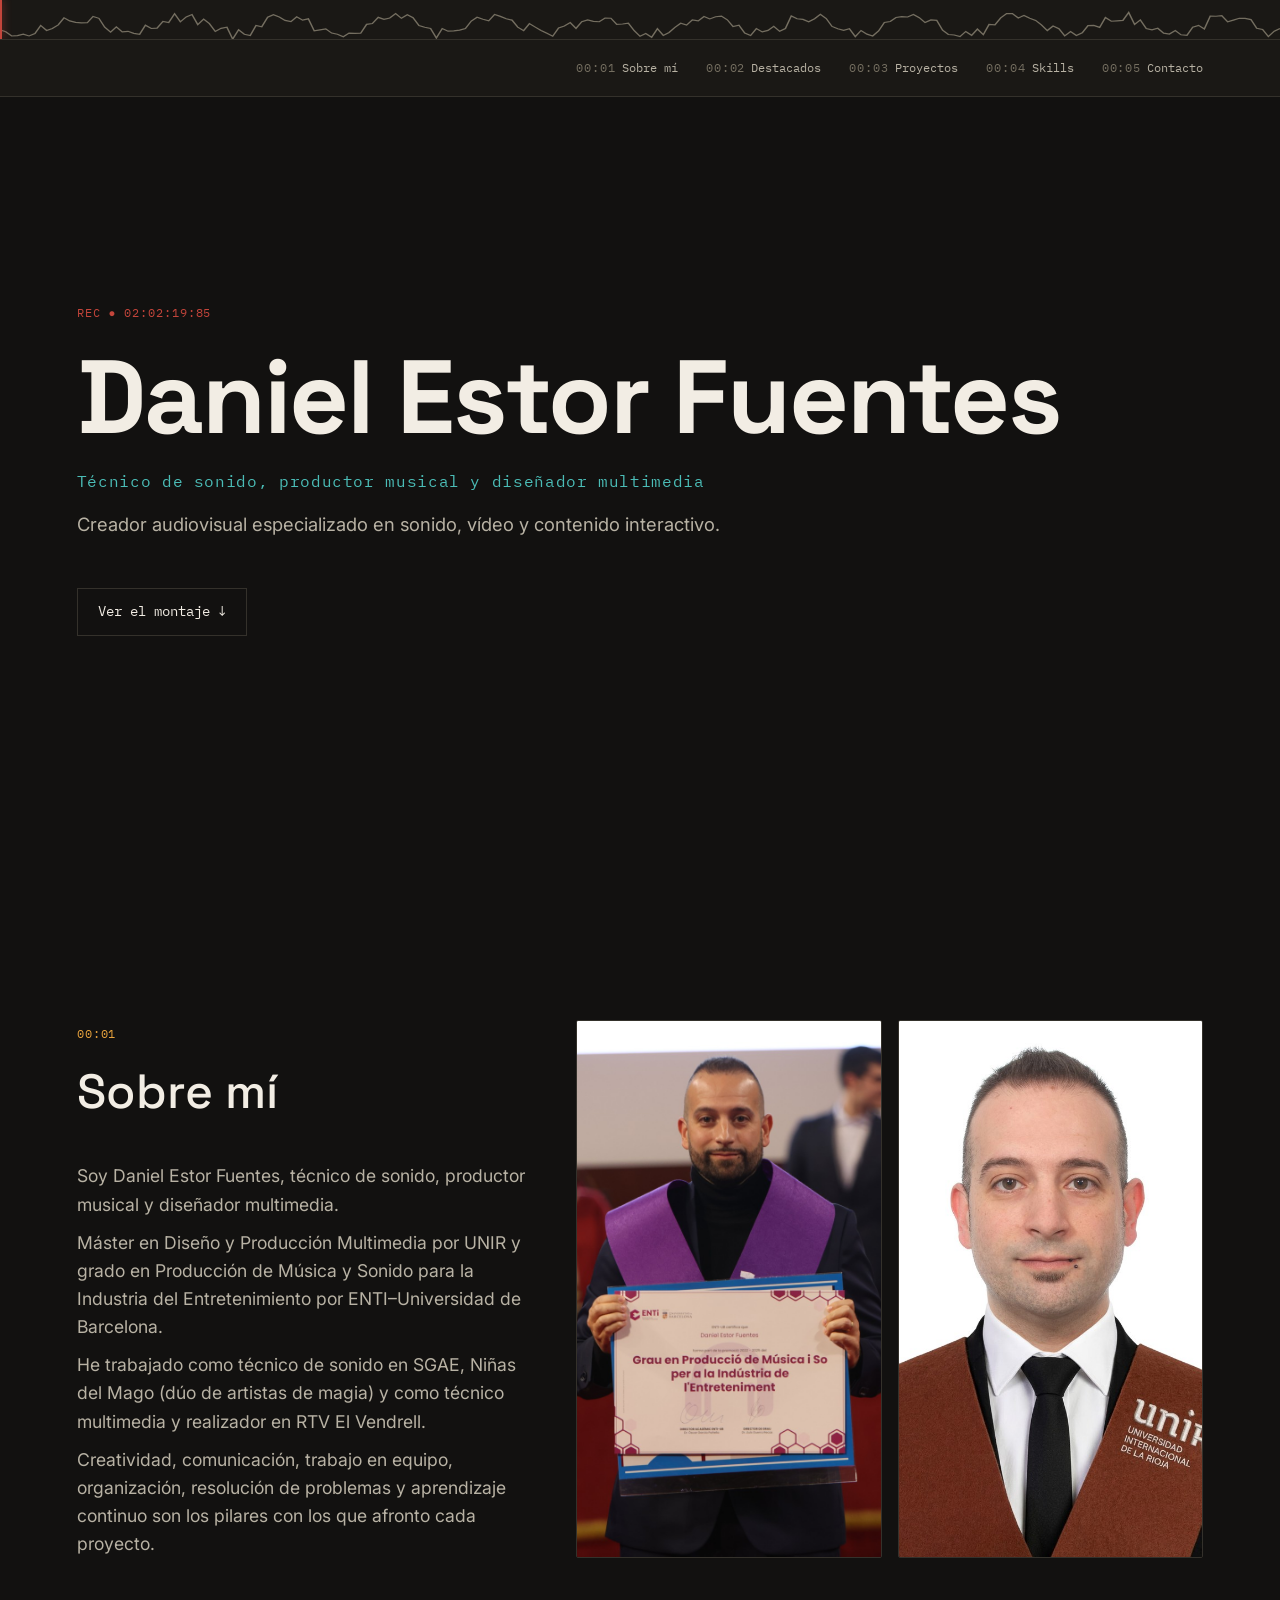
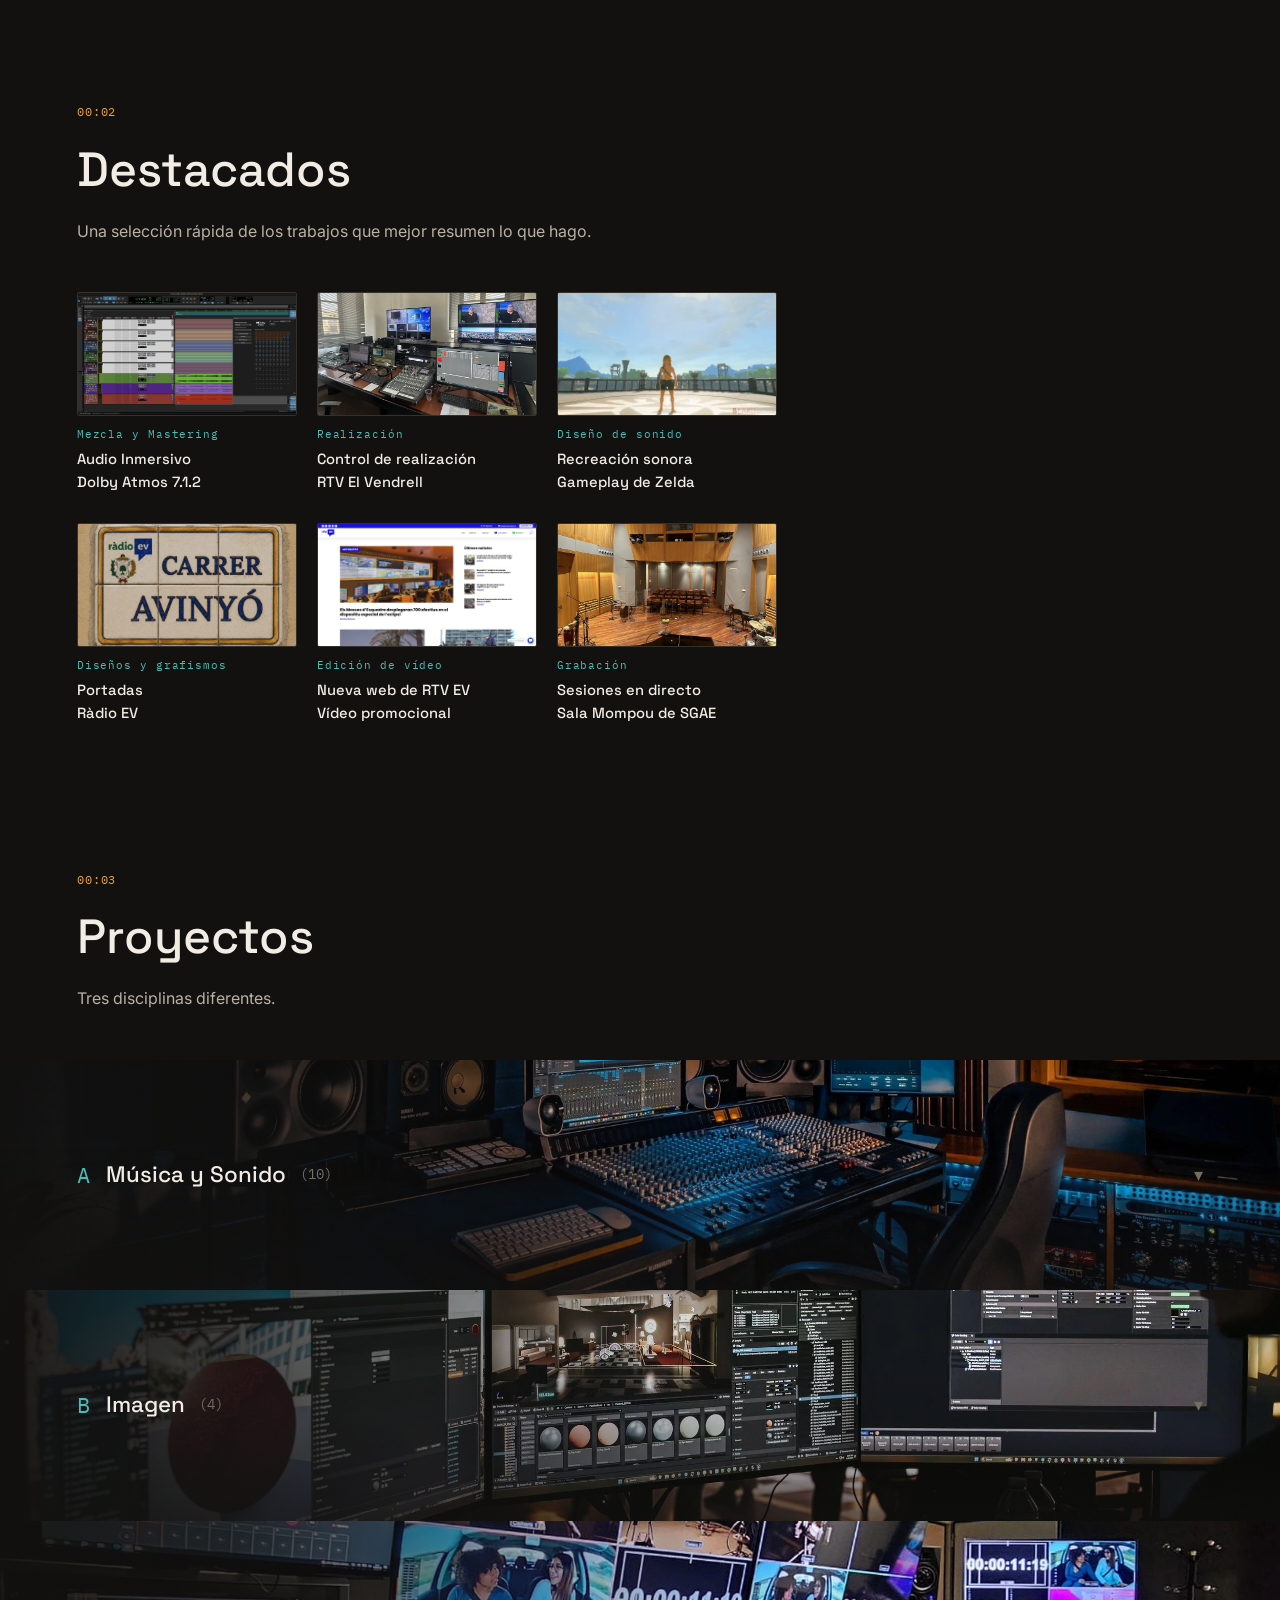
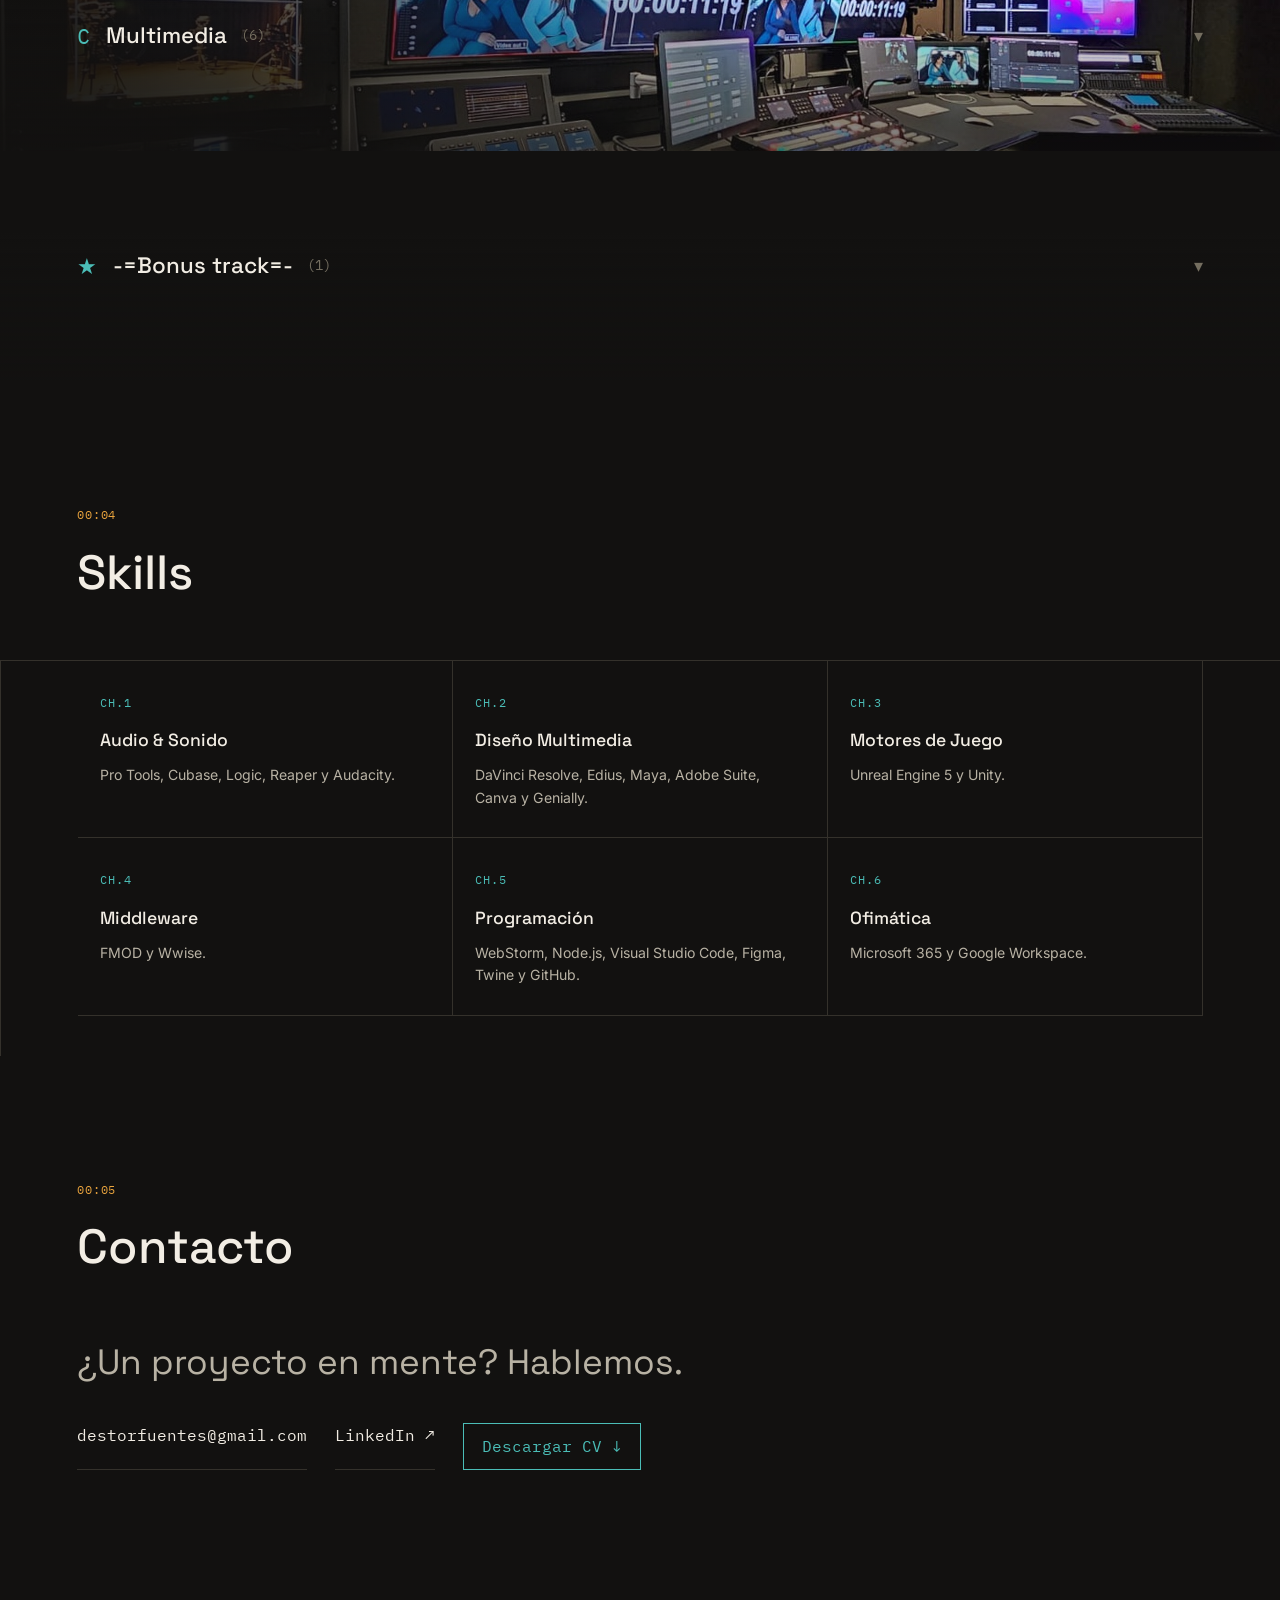
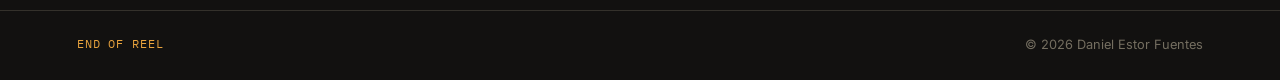
==== index.html @ 76a8c02f "Fix grammatical error in index.html description" ====
<!DOCTYPE html>
<html lang="es">
<head>
<meta charset="UTF-8">
<meta name="viewport" content="width=device-width, initial-scale=1.0">
<title>Daniel Estor Fuentes — Técnico de sonido y diseñador multimedia</title>
<meta name="description" content="Portfolio de Daniel Estor Fuentes: sonido, vídeo y contenido interactivo.">

<!-- Open Graph / vista previa al compartir -->
<meta property="og:type" content="website">
<meta property="og:url" content="https://raisensoulz.github.io/Portfolio/">
<meta property="og:title" content="Daniel Estor Fuentes — Técnico de sonido y diseñador multimedia">
<meta property="og:description" content="Portfolio de Daniel Estor Fuentes: sonido, vídeo y contenido interactivo.">
<meta property="og:image" content="https://raisensoulz.github.io/Portfolio/assets/img/og-preview.jpg">
<meta property="og:image:width" content="1200">
<meta property="og:image:height" content="630">
<meta property="og:locale" content="es_ES">

<meta name="twitter:card" content="summary_large_image">
<meta name="twitter:title" content="Daniel Estor Fuentes — Técnico de sonido y diseñador multimedia">
<meta name="twitter:description" content="Portfolio de Daniel Estor Fuentes: sonido, vídeo y contenido interactivo.">
<meta name="twitter:image" content="https://raisensoulz.github.io/Portfolio/assets/img/og-preview.jpg">
<link rel="preconnect" href="https://fonts.googleapis.com">
<link rel="preconnect" href="https://fonts.gstatic.com" crossorigin>
<link href="https://fonts.googleapis.com/css2?family=Space+Grotesk:wght@400;500;700&family=Inter:wght@400;500;600&family=IBM+Plex+Mono:wght@400;500&display=swap" rel="stylesheet">
<link rel="stylesheet" href="style.css">
</head>
<body>

<!-- Waveform / playhead scroll indicator -->
<div class="waveform-bar" aria-hidden="true">
  <svg id="waveform-svg" viewBox="0 0 1000 40" preserveAspectRatio="none"></svg>
  <div class="playhead" id="playhead"></div>
</div>

<span class="nav-mark-static">D.E.F.</span>

<nav class="nav">
  <div class="nav-links" id="nav-links">
    <a href="#sobre-mi"><span class="tc">00:01</span>Sobre mí</a>
    <a href="#destacados"><span class="tc">00:02</span>Destacados</a>
    <a href="#proyectos"><span class="tc">00:03</span>Proyectos</a>
    <a href="#skills"><span class="tc">00:04</span>Skills</a>
    <a href="#contacto"><span class="tc">00:05</span>Contacto</a>
  </div>
  <button type="button" class="nav-toggle" id="nav-toggle" aria-expanded="false" aria-controls="nav-links" aria-label="Abrir menú">
    <span class="nav-toggle-bar" aria-hidden="true"></span>
    <span class="nav-toggle-bar" aria-hidden="true"></span>
    <span class="nav-toggle-bar" aria-hidden="true"></span>
  </button>
</nav>

<main>

  <!-- HERO -->
  <section class="hero" id="inicio">
    <span class="tc hero-tc">REC ● 02:02:19:85</span>
    <h1>Daniel Estor Fuentes</h1>
    <p class="hero-role">Técnico de sonido, productor musical y diseñador multimedia</p>
    <p class="hero-tagline">Creador audiovisual especializado en sonido, vídeo y contenido interactivo.</p>
    <a href="#sobre-mi" class="hero-cta">Ver el montaje <span aria-hidden="true">↓</span></a>
  </section>

  <!-- SOBRE MÍ -->
  <section class="sobre-mi" id="sobre-mi">
    <div class="sobre-mi-layout">
      <div class="sobre-mi-text">
        <div class="section-head">
          <span class="tc">00:01</span>
          <h2>Sobre mí</h2>
        </div>
        <div class="bio-grid">
          <!-- EDITA AQUÍ: texto de presentación (puedes añadir más párrafos <p class="bio-text">...</p>) -->
          <div class="bio-text-group">
            <p class="bio-text bio-text-lead">Soy Daniel Estor Fuentes, técnico de sonido, productor musical y diseñador multimedia.</p>
            <p class="bio-text">
              Máster en Diseño y Producción Multimedia por UNIR y grado en Producción de Música y Sonido para la Industria del Entretenimiento por ENTI–Universidad de Barcelona.
            </p>
            <p class="bio-text">
              He trabajado como técnico de sonido en SGAE, Niñas del Mago (dúo de artistas de magia) y como técnico multimedia y realizador en RTV El Vendrell.
            </p>
            <p class="bio-text">
              Creatividad, comunicación, trabajo en equipo, organización, resolución de problemas y aprendizaje continuo son los pilares con los que afronto cada proyecto.
            </p>
          </div>
        </div>
      </div>
      <div class="bio-photos">
        <img src="assets/img/graduacion-enti-v2.jpg" alt="Daniel Estor Fuentes recogiendo el título de Grau en Producció de Música i So per a la Indústria de l'Entreteniment en ENTI-UB" class="composition-cover bio-photo" data-fit-tall="true">
        <img src="assets/img/graduacion-unir.jpg" alt="Daniel Estor Fuentes con toga de graduación de UNIR" class="composition-cover bio-photo" data-fit-tall="true">
      </div>
    </div>
  </section>

  <!-- DESTACADOS -->
  <section class="destacados" id="destacados">
    <div class="section-head">
      <span class="tc">00:02</span>
      <h2>Destacados</h2>
      <p class="section-desc">Una selección rápida de los trabajos que mejor resumen lo que hago.</p>
    </div>
    <div class="featured-grid">
      <a href="#a8" class="featured-card">
        <img src="assets/img/audio-inmersivo-atmos.jpg" alt="Sesión de mezcla en Dolby Atmos de Don't Start Now, de Dua Lipa" class="featured-cover">
        <div class="featured-info">
          <span class="tc">Mezcla y Mastering</span>
          <h3>Audio Inmersivo<br>Dolby Atmos 7.1.2</h3>
        </div>
      </a>

      <a href="#c4" class="featured-card">
        <img src="assets/img/rtv-control-realizacion.jpg" alt="Sala de control de realización de RTV El Vendrell" class="featured-cover">
        <div class="featured-info">
          <span class="tc">Realización</span>
          <h3>Control de realización<br>RTV El Vendrell</h3>
        </div>
      </a>

      <a href="#a5" class="featured-card">
        <img src="assets/img/gameplay-zelda-daniel-estor.png" alt="Gameplay recreando The Legend of Zelda con música y foley propios" class="featured-cover">
        <div class="featured-info">
          <span class="tc">Diseño de sonido</span>
          <h3>Recreación sonora<br>Gameplay de Zelda</h3>
        </div>
      </a>

      <a href="#b1" class="featured-card">
        <img src="assets/img/portadas/carrer-avinyo.png" alt="Carátula del programa Carrer Avinyó de Ràdio EV" class="featured-cover">
        <div class="featured-info">
          <span class="tc">Diseños y grafismos</span>
          <h3>Portadas<br>Ràdio EV</h3>
        </div>
      </a>

      <a href="#b4" class="featured-card">
        <img src="assets/img/rtv-web-chyrons-thumb.jpg" alt="Fotograma del vídeo promocional de la nueva web de RTV El Vendrell" class="featured-cover">
        <div class="featured-info">
          <span class="tc">Edición de vídeo</span>
          <h3>Nueva web de RTV EV<br>Vídeo promocional</h3>
        </div>
      </a>

      <a href="#a6" class="featured-card">
        <img src="assets/img/grabacion/escenario-piano-bateria.jpg" alt="Escenario con piano de cola y batería preparados para grabar en la Sala Mompou de SGAE" class="featured-cover">
        <div class="featured-info">
          <span class="tc">Grabación</span>
          <h3>Sesiones en directo<br>Sala Mompou de SGAE</h3>
        </div>
      </a>
    </div>
  </section>

  <!-- PROYECTOS -->
  <section class="proyectos" id="proyectos">
    <div class="section-head">
      <span class="tc">00:03</span>
      <h2>Proyectos</h2>
      <p class="section-desc">Tres disciplinas diferentes.</p>
    </div>

    <!-- BLOQUE A — MÚSICA -->
    <div class="track-group-head track-group-head--a" role="button" tabindex="0" aria-expanded="false">
      <span class="tc">A</span>
      <h3>Música y Sonido</h3>
      <span class="toggle-icon" aria-hidden="true">▾</span>
    </div>
    <div class="track-list">

<!-- A1 Composición -->
      <article class="track" id="a1">
        <div class="track-meta">
          <span class="tc">A1</span>
          <span class="track-tag">Composición</span>
        </div>
        <div class="track-detail">
          <h3>Piezas propias</h3>
        <p>Cada composición incluye partitura y reproductor de audio, escritas y maquetadas con MuseScore.</p>

        <!-- EDITA AQUÍ: cada pieza va en un bloque .composition-piece — copia y pega este bloque para añadir más -->

<div class="composition-piece">
          <img src="assets/img/variaciones-en-fm.png" alt="Partitura de Variaciones en Fm" class="composition-cover">
          <div class="composition-info">
            <h4>Variaciones en Fm</h4>
            <p>Fue mi primera composición basada en el minimalismo como punto de partida, inspirada en compositores como Philip Glass, Steve Reich y Hans Zimmer. De todas mis obras, fue la primera que realmente me despertó sentimientos al escucharla.</p>
            <audio controls src="assets/audio/variaciones-en-fm.mp3">
              Tu navegador no soporta la reproducción de audio.
            </audio>
          </div>
        </div>

        <div class="composition-piece">
          <img src="assets/img/musica-de-batalla.png" alt="Partitura orquestal de Música de batalla para videojuego" class="composition-cover">
          <div class="composition-info">
            <h4>Música de batalla para videojuego</h4>
            <p>Composición orquestal para banda sonora de videojuego, escrita para orquesta completa (maderas, metales, timbales y cuerda). Progresión armónica que combina acordes diatónicos y adiatónicos para generar tensión dramática.</p>
            <audio controls src="assets/audio/musica-de-batalla.mp3">
              Tu navegador no soporta la reproducción de audio.
            </audio>
          </div>
        </div>

        <div class="composition-piece">
          <img src="assets/img/musica-de-exploracion.png" alt="Partitura de Música de exploración para videojuego" class="composition-cover">
          <div class="composition-info">
            <h4>Música de exploración para videojuego</h4>
            <p>Composición para flauta, clarinete en Si♭ y piano, pensada como música de exploración de gameplay. Textura ligera y melódica que acompaña el ritmo pausado de la exploración.</p>
            <audio controls src="assets/audio/musica-de-exploracion.mp3">
              Tu navegador no soporta la reproducción de audio.
            </audio>
          </div>
          <div class="composition-note">
            <a href="https://youtu.be/Lg4gIaTI5-c" class="track-link" target="_blank" rel="noopener">Ver en YouTube ↗</a>
          </div>
        </div>

        <div class="composition-piece">
          <img src="assets/img/musica-de-cinematica.png" alt="Partitura de Música de cinemática para videojuego" class="composition-cover">
          <div class="composition-info">
            <h4>Música de cinemática para videojuego</h4>
            <p>Composición para cinemática. Progresión armónica en Do♯ menor con acordes de paso adiatónicos que aportan tensión dramática a la escena.</p>
            <audio controls src="assets/audio/musica-de-cinematica.mp3">
              Tu navegador no soporta la reproducción de audio.
            </audio>
          </div>
          <div class="composition-note">
            <a href="https://www.youtube.com/watch?v=PB4MI5a6qKU" class="track-link" target="_blank" rel="noopener">Ver en YouTube ↗</a>
          </div>
        </div>

        <div class="composition-piece">
          <img src="assets/img/primera-composicion.jpg" alt="Partitura de Primera composición" class="composition-cover">
          <div class="composition-info">
            <h4>Primera composición</h4>
            <p>Fue la primera canción que compuse al aprender teoría musical.</p>
            <audio controls src="assets/audio/primera-composicion.mp3">
              Tu navegador no soporta la reproducción de audio.
            </audio>
          </div>
        </div>

        <div class="composition-piece">
          <img src="assets/img/no-time-to-die.png" alt="Partitura del arreglo No time to die para cuarteto de cuerda y piano" class="composition-cover">
          <div class="composition-info">
            <h4>Arreglo del tema: No time to die</h4>
            <p>Arreglo para cuarteto de cuerda (violín, viola, violonchelo y contrabajo) y piano de "No Time to Die". Reescritura instrumental de una obra existente, adaptada para formación de cámara.</p>
            <audio controls src="assets/audio/no-time-to-die.mp3">
              Tu navegador no soporta la reproducción de audio.
            </audio>
          </div>
        </div>
        </div>
      </article>
      

      <!-- A2 Edición de partituras -->
      <article class="track" id="a2">
        <div class="track-meta">
          <span class="tc">A2</span>
          <span class="track-tag">Edición de partituras</span>
        </div>
        <div class="track-detail">
          <h3>Maquetación</h3>
          <p>Transcripción de partituras para editoriales ya sea con MuseScore, Finale, Sibelius o Dorico, simulando el estilo Boosey & Hawkes.</p>

<div class="composition-piece">
          <img src="assets/img/minuet-en-sol.jpg" alt="Edición de partitura del Minuet in G de Johann Sebastian Bach" class="composition-cover">
          <div class="composition-info">
            <h4>Minuet in G — Johann Sebastian Bach</h4>
            <p>Transcripción del Minuet n.º 4 de "A Little Notebook for Anna Magdalena Bach".</p>
          </div>
        </div>

        <div class="composition-piece">
          <img src="assets/img/edicion-mozart-sinfonia29.png" alt="Edición de partitura de la Sinfonía n.º 29 de Mozart" class="composition-cover">
          <div class="composition-info">
            <h4>Symphony No. 29 in A Major - Wolfgang Amadeus Mozart</h4>
            <p>Edición y grabado del primer movimiento de la Sinfonía n.º 29 de Mozart, para orquesta de cámara (oboes, trompas en La, violín I y II, viola, violonchelo y contrabajo).</p>
          </div>
        </div>

        <div class="composition-piece">
          <img src="assets/img/in-c-terry-riley-v3.jpg" alt="Portada, notas de programa y partitura de In C de Terry Riley" class="composition-cover">
          <div class="composition-info">
            <h4>In C — Terry Riley</h4>
            <p>Obra pionera del minimalismo compuesta en 1964, formada por 53 frases musicales cortas de duración libre que los intérpretes repiten y superponen a su criterio, generando una textura hipnótica distinta en cada interpretación.</p>
          </div>
        </div>

        <div class="composition-piece">
          <img src="assets/img/bolero-completo.jpg" alt="Portada, instrumentación, notas de programa y partitura del Bolero de Maurice Ravel" class="composition-cover">
          <div class="composition-info">
            <h4>Bolero — Maurice Ravel</h4>
            <p>Particella de el famoso Bolero de Ravel. Obra que compuso y estrenó en 1928 en el Teatro de Ópera de París.</p>
          </div>
        </div>

        <div class="composition-piece">
          <img src="assets/img/interstellar-zimmer.jpg" alt="Portada, instrumentación, notas de programa y partitura de Interstellar de Hans Zimmer" class="composition-cover">
          <div class="composition-info">
            <h4>Interstellar — Hans Zimmer</h4>
            <p>Arreglo orquestal del tema principal de Interstellar, sincronizado con fotogramas de la película que marcan la entrada de cada nueva capa instrumental a lo largo de la pieza.</p>
          </div>
        </div>
        </div>
      </article>
      

      <!-- A3 Diseño de sonido -->
      <article class="track" id="a3">
        <div class="track-meta">
          <span class="tc">A3</span>
          <span class="track-tag">Diseño de sonido</span>
        </div>
        <div class="track-detail">
          <h3>Síntesis</h3>
        <p>El diseño de sonido ha sido construido a partir de ondas simples utilizando varios tipos de sintetizadores.</p>

<div class="composition-piece">
          <div class="video-thumb-wrap">
            <img src="assets/img/diseno-sonido-daniel-estor.png" alt="Vídeo de diseño de sonido con Voltage Modular" class="composition-cover video-thumb" data-video="assets/video/diseno-sonido-daniel-estor.mp4">
            <span class="play-icon" aria-hidden="true">▶</span>
          </div>
          <div class="composition-info">
            <h4>Recreación de la banda sonora de Super Mario Bros.</h4>
            <p>Diseño de sonido realizado con el sintetizador Voltage Modular. Síntesis aditiva a partir de ondas simples interconectando cables entre diferentes módulos, recreando así un sintetizador completamente analógico.</p>
          </div>
        </div>

        <div class="composition-piece">
          <div class="video-thumb-wrap">
            <img src="assets/img/diseno-sonido-videojuegos-daniel-estor.png" alt="Vídeo de diseño de sonido para gameplay de disparos" class="composition-cover video-thumb" data-video="assets/video/diseno-sonido-videojuegos-daniel-estor.mp4">
            <span class="play-icon" aria-hidden="true">▶</span>
          </div>
          <div class="composition-info">
            <h4>Diseño de sonido para gameplay</h4>
            <p>Efectos de disparo, impacto y ambiente creados y sincronizados a una secuencia de gameplay en primera persona.</p>
          </div>
        </div>
        </div>
      </article>
      

      <!-- A4 Foley -->
      <article class="track" id="a4">
        <div class="track-meta">
          <span class="tc">A4</span>
          <span class="track-tag">Foley</span>
        </div>
        <div class="track-detail">
          <h3>Creación de FX</h3>
          <p>El Foley es una técnica de postproducción de sonido que consiste en recrear y grabar manualmente efectos sonoros para sincronizarlos con los frames de la imagen.</p>

<div class="composition-piece composition-piece--single">
          <div class="video-thumb-wrap">
            <img src="assets/img/foley-daniel-estor.png" alt="Vídeo del ejercicio de foley" class="composition-cover video-thumb" data-video="assets/video/foley-daniel-estor.mp4">
            <span class="play-icon" aria-hidden="true">▶</span>
          </div>
          <div class="composition-info">
            <p>Grabación de efectos de sonido propios (pasos, ropa, objetos) sincronizados y ajustados al fotograma de una escena de referencia.</p>
          </div>
        </div>
        </div>
      </article>
      

      <!-- A5 Film Scoring -->
      <article class="track" id="a5">
        <div class="track-meta">
          <span class="tc">A5</span>
          <span class="track-tag">Film Scoring</span>
        </div>
        <div class="track-detail">
          <h3>Bandas sonoras</h3>
        <p>El Film Scoring es el arte de crear música original para cine, televisión o videojuegos, realzando la narrativa y guiando las emociones del espectador.</p>

<div class="composition-piece">
          <div class="video-thumb-wrap">
            <img src="assets/img/musica-comedia-daniel-estor.png" alt="Vídeo de música para animación de comedia" class="composition-cover video-thumb" data-video="assets/video/musica-comedia-daniel-estor.mp4">
            <span class="play-icon" aria-hidden="true">▶</span>
          </div>
          <div class="composition-info">
            <h4>Música para animación de comedia</h4>
            <p>Composición musical para una escena de animación de tono cómico, sincronizada al ritmo y los gags visuales de la imagen.</p>
          </div>
        </div>

        <div class="composition-piece">
          <div class="video-thumb-wrap">
            <img src="assets/img/gameplay-zelda-daniel-estor.png" alt="Gameplay recreando The Legend of Zelda con música y foley propios" class="composition-cover video-thumb" data-video="assets/video/gameplay-zelda-daniel-estor.mp4">
            <span class="play-icon" aria-hidden="true">▶</span>
          </div>
          <div class="composition-info">
            <h4>Gameplay: recreación de Zelda</h4>
            <p>Reconstruir por completo el sonido de Zelda: música, pasos, menús, efectos de lucha, etc. Manteniendo siempre una estética coherente con el juego original.</p>
          </div>
        </div>
        </div>
      </article>
      

      <!-- A6 Grabación -->
      <article class="track" id="a6">
        <div class="track-meta">
          <span class="tc">A6</span>
          <span class="track-tag">Grabación</span>
        </div>
        <div class="track-detail">
          <h3>Sesiones de grabación en directo</h3>
        <p>Grabaciones realizadas en la Sala Mompou de SGAE Barcelona, donde he tenido la oportunidad de grabar a grupos como Blaumut, Laietana, Los Coming Soon, Berta Garrido y prácticamente a diario audiciones de cámara.</p>

<div class="gallery-row">
          <!-- EDITA AQUÍ: cada foto es una <img class="composition-cover gallery-thumb">, copia y pega para añadir más -->
          <img src="assets/img/grabacion/percusion-piano-escenario.jpg" alt="Percusión latina y piano en el escenario" class="composition-cover gallery-thumb">
          <img src="assets/img/grabacion/bateria-microfonia.jpg" alt="Batería con microfonía de grabación" class="composition-cover gallery-thumb">
          <img src="assets/img/grabacion/piano-cola-microfonia.jpg" alt="Piano de cola con microfonía de grabación" class="composition-cover gallery-thumb">
          <img src="assets/img/grabacion/escenario-piano-bateria.jpg" alt="Escenario con piano de cola y batería preparados para grabar" class="composition-cover gallery-thumb">
          <img src="assets/img/grabacion/consola-yamaha-dm2000.jpg" alt="Mesa de mezclas Yamaha DM2000" class="composition-cover gallery-thumb">
          <img src="assets/img/grabacion/patch-bay-tie-lines.jpg" alt="Patch bay con líneas de conexión de la sala" class="composition-cover gallery-thumb">
          <img src="assets/img/grabacion/rack-preamps.jpg" alt="Rack de previos de micrófono Avalon y Focusrite" class="composition-cover gallery-thumb">
          <img src="assets/img/grabacion/multiviewer-camaras.jpg" alt="Multivisor con las cámaras de la sesión de grabación" class="composition-cover gallery-thumb">
        </div>
        </div>
      </article>
      

      <!-- A7 Producción — Tema híbrido concreto-electrónico (TFG 6.5) -->
      <article class="track" id="a7">
        <div class="track-meta">
          <span class="tc">A7</span>
          <span class="track-tag">Producción</span>
        </div>
        <div class="track-detail">
          <h3>Exploración de un nuevo género musical</h3>
        <p>Tema experimental en el que se parte de música concreta utilizando sonidos de la vida cotidiana y se utilizan estos mismos para elaborar un tema con sonoridad y estructura de música electrónica.</p>

<div class="composition-piece composition-piece--single">
          <div class="video-thumb-wrap">
            <img src="assets/img/concretronico-hibrido-daniel-estor.png" alt="Sesión de Pro Tools con pistas de sonidos reales renombradas como instrumentos: armonía, clap, kick, snare, bajo" class="composition-cover video-thumb" data-video="assets/video/concretronico-hibrido-daniel-estor.mp4">
            <span class="play-icon" aria-hidden="true">▶</span>
          </div>
          <div class="composition-info">
            <h4>Tema híbrido concreto-electrónico</h4>
            <p>24 sonidos de una pieza previa de música concreta, clasificados por frecuencia y transformados en instrumentos con edición, layering y EQ en Pro Tools. Unos martillos se convierten en kick, clap y snare; un trueno en bajo de subgraves; unas obras en hi-hat; y la bocina de un barco en el loop armónico que conduce todo el tema. Masterizado a −14 LUFS, apto para Spotify.</p>
          </div>
        </div>
        </div>
      </article>
      

<!-- A8 Mezcla y Mastering — Transcripción SGAE -->
      <article class="track" id="a8">
        <div class="track-meta">
          <span class="tc">A8</span>
          <span class="track-tag">Mezcla y Mastering</span>
        </div>
        <div class="track-detail">
          <h3>Volúmenes, panorama, decibelios y LUFS</h3>
        <p>Trabajos de mezcla y mastering sobre producciones profesionales a partir de las pistas originales.</p>

<div class="composition-piece">
          <div class="video-thumb-wrap">
            <img src="assets/img/there-eyes-mezcla.png" alt="Vídeo de la mezcla de There Eyes" class="composition-cover video-thumb" data-video="assets/video/there-eyes-mezcla.mp4">
            <span class="play-icon" aria-hidden="true">▶</span>
          </div>
          <div class="composition-info">
            <h4>There Eyes (Mezcla creativa)</h4>
            <p>A partir de las pistas originales de la grabación se realizó esta mezcla.</p>
          </div>
        </div>

        <div class="composition-piece">
          <img src="assets/img/acoustic-mix-daniel-estor.jpg" alt="Escenario de concierto con batería, guitarras eléctricas y bajo" class="composition-cover">
          <div class="composition-info">
            <h4>Mezcla acústica</h4>
            <p>Mezcla aplicada a un tema totalmente acústico.</p>
            <audio controls src="assets/audio/AA2_Daniel_Estor_Fuentes.mp3">
              Tu navegador no soporta la reproducción de audio.
            </audio>
          </div>
        </div>

        <div class="composition-piece">
          <img src="assets/img/mastering-daniel-estor.png" alt="Sesión de mastering en Pro Tools con Oxford Inflator, OTT y Maxim" class="composition-cover">
          <div class="composition-info">
            <h4>Mastering</h4>
            <p>Proceso de mastering final sobre mezcla propia del tema de Kanye West - Good Life.</p>
            <audio controls src="assets/audio/mastering-daniel-estor.mp3">
              Tu navegador no soporta la reproducción de audio.
            </audio>
          </div>
        </div>

        <div class="composition-piece">
          <img src="assets/img/audio-inmersivo-atmos.jpg" alt="Sesión de mezcla en Dolby Atmos de Don't Start Now, de Dua Lipa, en Pro Tools" class="composition-cover">
          <div class="composition-info">
            <h4>Audio Inmersivo</h4>
            <p>Mezcla creativa y experimental del tema de Dua Lipa - Don't Start Now mezclada en Dolby Atmos en 7.1.2 utilizando las pistas originales del tema, en la que todos los instrumentos están en constante movimiento, huyendo por completo del panning standard habitual establecido por la industria.</p>
            <audio controls src="assets/audio/audio-inmersivo-atmos.mp3">
              Tu navegador no soporta la reproducción de audio.
            </audio>
          </div>
        </div>
        </div>
      </article>
      

      <!-- EDITA AQUÍ: A9 DJ -->
      <article class="track" id="a9">
        <div class="track-meta">
          <span class="tc">A9</span>
          <span class="track-tag">Locución</span>
        </div>
        <div class="track-detail">
          <h3>Radiodifusión</h3>
        <p>Grabación de locución en cabina de radio profesional en los estudios de A3 Media en Madrid.</p>

<div class="composition-piece composition-piece--single">
          <img src="assets/img/locucion-cabina.jpg" alt="Cabina de locución de radio" class="composition-cover">
          <div class="composition-info">
            <h4>Demo de locución</h4>
            <p>Prácticas realizadas dentro del certificado de La Radio Musical de AtresMedia Formación.</p>
            <audio controls src="assets/audio/demo-locucion.mp3">
              Tu navegador no soporta la reproducción de audio.
            </audio>
          </div>
        </div>
        </div>
      </article>

      <article class="track" id="a10">
        <div class="track-meta">
          <span class="tc">A10</span>
          <span class="track-tag">DJ</span>
        </div>
        <div class="track-detail">
          <h3>Sr Docho</h3>
        <p>Sesiones grabadas bajo el alias Sr Docho, mezclando distintos estilos y épocas ya sea con controladora, CDJ's o a vinilos.</p>

<div class="composition-piece composition-piece--single">
          <img src="assets/img/srdocho-dj.jpg" alt="Sr Docho, alias DJ de Daniel Estor, con auriculares al cuello" class="composition-cover" data-fit-tall="true">
          <div class="composition-info">
            <h4>Sesiones en directo</h4>
            <p>Grabaciones publicadas en SoundCloud.</p>
            <div class="track-links-group">
              <a href="https://soundcloud.com/dj_docho/docho-in-summer-sesion-2020" class="track-link" target="_blank" rel="noopener">Docho In Summer Sesion 2020 ↗</a>
              <a href="https://soundcloud.com/dj_docho/docho-sesion-hits-2011" class="track-link" target="_blank" rel="noopener">Docho Sesión Hits 2011 ↗</a>
            </div>
          </div>
        </div>

        <div class="composition-piece composition-piece--single">
          <div class="video-thumb-wrap">
            <img src="assets/img/srdocho-sesion-directo-thumb.jpg" alt="Sr Docho mezclando en directo con platos de vinilo" class="composition-cover video-thumb" data-video="assets/video/srdocho-sesion-directo.mp4">
            <span class="play-icon" aria-hidden="true">▶</span>
          </div>
          <div class="composition-info">
            <h4>Sesión en directo</h4>
            <p>Mezcla en vinilo grabada en directo.</p>
          </div>
        </div>
        </div>
      </article>
      

    </div>

    <!-- BLOQUE B — IMAGEN -->
    <div class="track-group-head track-group-head--b" role="button" tabindex="0" aria-expanded="false">
      <span class="tc">B</span>
      <h3>Imagen</h3>
      <span class="toggle-icon" aria-hidden="true">▾</span>
    </div>
    <div class="track-list">

      <!-- EDITA AQUÍ: B1 Portadas corporativas -->
      <article class="track" id="b1">
        <div class="track-meta">
          <span class="tc">B1</span>
          <span class="track-tag">Diseños y grafismos</span>
        </div>
        <div class="track-detail">
        <div class="track-title-row">
          <h3>Ràdio EV — El Vendrell</h3>
          <a href="https://radio.rtvelvendrell.cat/podcasts/" class="track-link" target="_blank" rel="noopener">Ver en RTV El Vendrell ↗</a>
        </div>
        <p>Diseño de las portadas de los programas realizadas para la nueva web de RTV El Vendrell.</p>

<div class="gallery-row">
          <img src="assets/img/portadas/carrer-avinyo.png" alt="Carátula del programa Carrer Avinyó" class="composition-cover gallery-thumb">
          <img src="assets/img/portadas/ce-la-faccio.png" alt="Carátula del programa Ce la Faccio" class="composition-cover gallery-thumb">
          <img src="assets/img/portadas/la-calaixera.png" alt="Carátula del programa La Calaixera" class="composition-cover gallery-thumb">
          <img src="assets/img/portadas/la-4a-hora.png" alt="Carátula del programa La 4a Hora" class="composition-cover gallery-thumb">
          <img src="assets/img/portadas/ritmes-llatins.png" alt="Carátula del programa Ritmes Llatins" class="composition-cover gallery-thumb">
          <img src="assets/img/portadas/sessio-dj.png" alt="Carátula del programa Sessió DJ by Marga Márquez" class="composition-cover gallery-thumb">
          <img src="assets/img/portadas/tarda-en-estereo.png" alt="Carátula del programa Tarda en Estèreo" class="composition-cover gallery-thumb">
          <img src="assets/img/portadas/veus-que-parlen.png" alt="Carátula del programa Veus que Parlen" class="composition-cover gallery-thumb">
          <img src="assets/img/portadas/radio-ev-blanc.png" alt="Logotipo de ràdio ev en blanco" class="composition-cover gallery-thumb">
          <img src="assets/img/portadas/a-la-carta.png" alt="Carátula A la carta de ràdio ev" class="composition-cover gallery-thumb">
          <img src="assets/img/portadas/el-temps.png" alt="Carátula del programa El Temps con Marc Rodero" class="composition-cover gallery-thumb">
          <img src="assets/img/portadas/especials.png" alt="Carátula de la sección Especials" class="composition-cover gallery-thumb">
          <img src="assets/img/portadas/info-podcast.png" alt="Carátula de Info Pòdcast: l'actualitat del dia en 3 minuts" class="composition-cover gallery-thumb">
          <img src="assets/img/portadas/les-noticies.png" alt="Carátula del programa Les Notícies" class="composition-cover gallery-thumb">
          <img src="assets/img/portadas/placa-vella-cuadrada.png" alt="Carátula del programa Plaça Vella, versión cuadrada" class="composition-cover gallery-thumb">
          <img src="assets/img/portadas/placa-vella-panoramica.png" alt="Carátula del programa Plaça Vella, versión panorámica" class="composition-cover gallery-thumb">
          <img src="assets/img/portadas/de-norte-a-sur.png" alt="Carátula del programa De Norte a Sur" class="composition-cover gallery-thumb">
          <img src="assets/img/portadas/banner-anunciat-1.png" alt="Banner publicitario Anuncia't aquí, versión 1" class="composition-cover gallery-thumb">
          <img src="assets/img/portadas/banner-anunciat-2.png" alt="Banner publicitario Anuncia't aquí, versión 2" class="composition-cover gallery-thumb">
          <img src="assets/img/portadas/banner-anunciat-3.png" alt="Banner publicitario Anuncia't aquí, versión 3" class="composition-cover gallery-thumb">
          <img src="assets/img/portadas/banner-anunciat-4.png" alt="Banner publicitario Anuncia't aquí, versión 4" class="composition-cover gallery-thumb">
          <img src="assets/img/portadas/banner-anunciat-vertical.png" alt="Banner publicitario vertical Anuncia't aquí" class="composition-cover gallery-thumb">
          <img src="assets/img/portadas/venda-especial-post-subhasta.png" alt="Cartel publicitario Venda especial post-subhasta" class="composition-cover gallery-thumb">
          <img src="assets/img/portadas/bp-docs.png" alt="Carátula del programa BP Docs" class="composition-cover gallery-thumb">
        </div>
        </div>
      </article>
      

      <!-- B2 Marca personal -->
      <article class="track" id="b2">
        <div class="track-meta">
          <span class="tc">B2</span>
          <span class="track-tag">Marca personal</span>
        </div>
        <div class="track-detail">
          <h3>Raisen Soulz</h3>
        <p>Identidad visual de mi proyecto personal como productor de géneros musicales contundentes como Hardstyle y Raw.</p>

<div class="composition-piece composition-piece--single">
          <img src="assets/img/raisen-soulz-logo.png" alt="Logo de Raisen Soulz" class="composition-cover brand-logo">
          <div class="composition-info">
            <h4>Logotipo</h4>
            <p>Diseño de marca para Raisen Soulz, mi alias como productor musical.</p>
          </div>
        </div>
        </div>
      </article>

      <!-- B3 Modelado 3D -->
      <article class="track" id="b3">
        <div class="track-meta">
          <span class="tc">B3</span>
          <span class="track-tag">Modelado 3D</span>
        </div>
        <div class="track-detail">
          <h3>Vértices, aristas, caras y polígonos</h3>
        <p>El modelado 3D es el proceso de crear objetos o figuras virtuales con volumen, ancho, alto y profundidad.</p>

<div class="composition-piece composition-piece--single">
          <img src="assets/img/escena-escritorio-maya.jpg" alt="Render de la escena de escritorio en Maya" class="composition-cover">
          <div class="composition-info">
            <h4>Escena de escritorio</h4>
            <p>Recreación de un espacio de trabajo modelado con Autodesk Maya mediante el uso de polígonos.</p>
          </div>
        </div>
        </div>
      </article>

      <!-- B4 Animación -->
      <article class="track" id="b4">
        <div class="track-meta">
          <span class="tc">B4</span>
          <span class="track-tag">Animación y edición de video</span>
        </div>
        <div class="track-detail">
          <h3>Ilustraciones en 2D y 3D animadas</h3>
        <p>Para la creación del video se han utilizado diferentes softwares como: Adobe After Effects, DaVinci y Procreate.</p>

<div class="composition-piece composition-piece--single">
          <div class="video-thumb-wrap">
            <img src="assets/img/hallownest-intro-thumb.jpg" alt="Fotograma de la intro animada de Hallownest Companion" class="composition-cover video-thumb" data-video="assets/video/hallownest-intro.mp4">
            <span class="play-icon" aria-hidden="true">▶</span>
          </div>
          <div class="composition-info">
            <h4>Hallownest — Vídeo promocional</h4>
            <p>Vídeo promocional creado para dar a conocer Hallownest, una app pensada como guía complementaria para jugadores de Hollow Knight.</p>
          </div>
        </div>

        <div class="composition-piece">
          <div class="video-thumb-wrap">
            <img src="assets/img/rtv-web-chyrons-thumb.jpg" alt="Fotograma de los grafismos animados del estreno de la nueva web de RTV El Vendrell" class="composition-cover video-thumb" data-video="assets/video/rtv-web-chyrons.mp4">
            <span class="play-icon" aria-hidden="true">▶</span>
          </div>
          <div class="composition-info">
            <h4>Nueva web de RTV El Vendrell</h4>
            <p>Video promocional creado para anunciar el estreno de la nueva página web de RTV El Vendrell.</p>
          </div>
        </div>
        </div>
      </article>
      

    </div>

    <!-- BLOQUE C — MULTIMEDIA -->
    <div class="track-group-head track-group-head--c" role="button" tabindex="0" aria-expanded="false">
      <span class="tc">C</span>
      <h3>Multimedia</h3>
      <span class="toggle-icon" aria-hidden="true">▾</span>
    </div>
    <div class="track-list">

      <!-- C1 Interactivo — Pandemia: Feria de Abril -->
      <article class="track" id="c1">
        <div class="track-meta">
          <span class="tc">C1</span>
          <span class="track-tag">Interactivo</span>
        </div>
        <div class="track-detail">
        <h3>Una experiencia totalmente inmersiva</h3>
        <p>Estructura narrativa ramificada construida en Twine, con 14 pasajes interconectados mediante nodos con enlaces condicionales.</p>
<div class="composition-piece composition-piece--single">
          <img src="assets/img/pandemia-portada-thumb.jpg" alt="Portada de Pandemia: Feria de Abril, mapa de España con temática de pandemia y feria" class="composition-cover">
          <div class="composition-info">
            <div class="track-title-row">
              <h4>Historia interactiva</h4>
              <a href="https://raisensoulz.github.io/Pandemia_Feria_de_abril/" class="track-link" target="_blank" rel="noopener">Jugar a la experiencia ↗</a>
            </div>
            <p>El usuario escoge el camino a seguir en todo momento. Ambientada en una Feria de Abril azotada por una pandemia, combina suspense, tradición y contagio en un relato de final abierto según las decisiones tomadas.</p>
          </div>
        </div>
        </div>
      </article>
      

      <!-- EDITA AQUÍ: C2 Web -->
      <article class="track" id="c2">
        <div class="track-meta">
          <span class="tc">C2</span>
          <span class="track-tag">Web</span>
        </div>
        <div class="track-detail">
        <h3>La Pizzeria de Dani</h3>
        <p>Mis primeros pinitos en programación. Primero hospedado como localhost y posteriormente extrapolado a GitHub para su correcta visualización pública.</p>

<div class="composition-piece composition-piece--single">
          <img src="assets/img/pizzeria-fachada.jpg" alt="Fachada de La Pizzería de Dani" class="composition-cover">
          <div class="composition-info">
            <div class="track-title-row">
              <h4>Bienvenidos a la web de la Pizzeria</h4>
              <a href="https://raisensoulz.github.io/webpizzeria/" class="track-link" target="_blank" rel="noopener">Ver web ↗</a>
            </div>
            <p>Web estática de cuatro páginas (inicio, menú, calculadora de pedidos y contacto) construida con HTML, CSS y JavaScript, incluyendo una calculadora de pedidos interactiva que suma el total y permite dividir la cuenta entre comensales.</p>
          </div>
        </div>
        </div>
      </article>
      

      <!-- C3 App — Boo Reader -->
      <article class="track" id="c3">
        <div class="track-meta">
          <span class="tc">C3</span>
          <span class="track-tag">App</span>
        </div>
        <div class="track-detail">
          <h3>Creación de app móvil para Android desarrollada en Unity.</h3>
        <p>App móvil de seguimiento de lectura desarrollada en Unity.</p>

<div class="composition-piece composition-piece--single">
          <div class="video-thumb-wrap">
            <img src="assets/img/boo-reader-demo-thumb.jpg" alt="Pantalla de inicio de Boo Reader con la lectura actual y la biblioteca" class="composition-cover video-thumb" data-video="assets/video/boo-reader-demo.mp4">
            <span class="play-icon" aria-hidden="true">▶</span>
          </div>
          <div class="composition-info">
            <h4>App funcional</h4>
            <p>Permite llevar el control de los libros que estás leyendo, marcados como pendientes o ya terminados, actualizar el progreso, descubrir nuevas lecturas, unirte a clubs de lectura con chat propio y desbloquear insignias según tus hábitos lectores.</p>
          </div>
        </div>
        </div>
      </article>
      

      <!-- EDITA AQUÍ: C4 Realización -->
      <article class="track" id="c4">
        <div class="track-meta">
          <span class="tc">C4</span>
          <span class="track-tag">Realización</span>
        </div>
        <div class="track-detail">
          <h3>Radio Televisión El Vendrell</h3>
        <p>Realización de los informativos diarios de las noticias y el tiempo mediante el software Edius, gestionando la mezcla de cámaras, grafismos y salida en directo desde el control de realización.</p>

<div class="composition-piece composition-piece--single">
          <img src="assets/img/rtv-control-realizacion.jpg" alt="Sala de control de realización de RTV El Vendrell con monitores multicámara y software Edius" class="composition-cover">
          <div class="composition-info">
            <div class="track-title-row">
              <h4>Del plató directo a tu televisor</h4>
              <a href="https://www.rtvelvendrell.cat/alacarta/les-noticies-del-dilluns-20-de-juliol-del-2026/" class="track-link" target="_blank" rel="noopener">Ver informativo ↗</a>
            </div>
            <p>Instalaciones del control de realización.</p>
          </div>
        </div>
        </div>
      </article>

      <!-- EDITA AQUÍ: C5 Marketing Digital -->
      <article class="track" id="c5">
        <div class="track-meta">
          <span class="tc">C5</span>
          <span class="track-tag">Marketing Digital</span>
        </div>
        <div class="track-detail">
          <h3>Campañas</h3>
        <p>Antes de cada campaña se realiza un estudio previo del sector y del mercado para extraer datos que permitan verificar las acciones posteriores, mediante herramientas como: DAFO, buyer persona y arquetipos de usuario entre otras.</p>

<p class="category-label">Meta Ads</p>
<div class="gallery-row" style="display:contents">
          <div class="composition-piece">
            <img src="assets/img/wana-meta-ads-v2.jpg" data-full="assets/img/wana-meta-ads-v2-full.jpg" alt="Anuncio de Meta Ads de WANA - The Harder Community" class="composition-cover">
            <div class="composition-info">
              <h4>WANA — The Harder Community</h4>
              <p>Anuncio de Meta Ads promocionando el evento de lanzamiento mensual del colectivo en Barcelona.</p>
            </div>
          </div>
          <img src="assets/img/wana-meta-ads-4.jpg" class="composition-cover" style="display:none" aria-hidden="true">
          <img src="assets/img/wana-meta-ads-5.jpg" class="composition-cover" style="display:none" aria-hidden="true">
        </div>

        <div class="gallery-row" style="display:contents">
          <div class="composition-piece">
            <img src="assets/img/hallownest-facebook-page.jpg" data-full="assets/img/hallownest-facebook-page-full.jpg" alt="Página de Facebook de Hallownest, aplicación creada para la comunidad de Hollow Knight" class="composition-cover">
            <div class="composition-info">
              <h4>Hallownest</h4>
              <p>Página de Facebook y anuncios de Meta Ads para el lanzamiento de la App Companion de Hollow Knight.</p>
            </div>
          </div>
          <img src="assets/img/hallownest-facebook-2.jpg" class="composition-cover" style="display:none" aria-hidden="true">
          <img src="assets/img/hallownest-facebook-3.jpg" class="composition-cover" style="display:none" aria-hidden="true">
          <img src="assets/img/hallownest-facebook-5.jpg" class="composition-cover" style="display:none" aria-hidden="true">
        </div>

<p class="category-label">Newsletter</p>
<div class="composition-piece">
          <img src="assets/img/newsletter-wanafest-v6.jpg" data-full="assets/img/newsletter-wanafest-full.jpg" alt="Captura de la newsletter del festival de música Hard -Wana Fest-" class="composition-cover" data-fit-tall="true">
          <div class="composition-info">
            <div class="track-title-row">
              <h4>Wana Fest</h4>
              <a href="https://us22.campaign-archive.com/?u=e6e445b6d57ee67d54f24dd2c&id=1ff91a3267" class="track-link" target="_blank" rel="noopener">Ver ejemplo ↗</a>
            </div>
            <p>Newsletter para el festival de música Hard -Wana Fest-.</p>
          </div>
        </div>

        <div class="composition-piece">
          <img src="assets/img/newsletter-hallownest-v5.jpg" data-full="assets/img/newsletter-hallownest-full.jpg" alt="Captura de la newsletter de lanzamiento de la App Companion de Hollow Knight -Hallownest-" class="composition-cover" data-fit-tall="true">
          <div class="composition-info">
            <div class="track-title-row">
              <h4>Hallownest</h4>
              <a href="https://us22.campaign-archive.com/?e=__test_email__&u=e6e445b6d57ee67d54f24dd2c&id=88303ef592" class="track-link" target="_blank" rel="noopener">Ver ejemplo ↗</a>
            </div>
            <p>Newsletter informativa sobre el lanzamiento de la App Companion de Hollow Knight -Hallownest-.</p>
          </div>
        </div>
        </div>
      </article>

      <!-- EDITA AQUÍ: C6 Inteligencia Artificial -->
      <article class="track" id="c6">
        <div class="track-meta">
          <span class="tc">C6</span>
          <span class="track-tag">Inteligencia Artificial</span>
        </div>
        <div class="track-detail">
          <h3>IA Generativa</h3>
        <p>Me gusta mantenerme al día de los avances tecnológicos y en constante evolución, así que la inteligencia artificial se ha convertido en una herramienta más dentro de mi forma de trabajar y crear.</p>

<div class="composition-piece composition-piece--single">
          <img src="assets/img/ia-generativa-daniel-estor.jpg" alt="Ilustración de Daniel Estor Fuentes rodeado de iconos de inteligencia artificial, sujetando un portátil con las siglas IA" class="composition-cover" data-fit-tall="true">
          <div class="composition-info">
            <h4>Aprendizaje continuo</h4>
            <p>Sigo formándome en esta disciplina y descubriendo su potencial creativo. Me ha llevado incluso a adentrarme en la programación, un campo alejado de mi formación inicial, hasta dar forma a proyectos como este propio portfolio.</p>
          </div>
        </div>
        </div>
      </article>
      


    </div>

    <!-- BLOQUE BONUS TRACK -->
    <div class="track-group-head" role="button" tabindex="0" aria-expanded="false">
      <span class="tc">★</span>
      <h3>-=Bonus track=-</h3>
      <span class="toggle-icon" aria-hidden="true">▾</span>
    </div>
    <div class="track-list">

      <!-- EDITA AQUÍ: vídeo de presentación -->
      <article class="track" id="bonus1">
        <div class="track-meta">
          <span class="tc">BT</span>
          <span class="track-tag">Presentación</span>
        </div>
        <div class="track-detail">
          <h3>Título del vídeo</h3>
        <p>Pendiente: vídeo de presentación personal.</p>
        </div>
      </article>

    </div>
  </section>

  <!-- SKILLS -->
  <section class="skills" id="skills">
    <div class="section-head">
      <span class="tc">00:04</span>
      <h2>Skills</h2>
    </div>
    <div class="skills-grid">
      <div class="skill-channel">
        <span class="tc channel-tc">CH.1</span>
        <h3>Audio &amp; Sonido</h3>
        <p>Pro Tools, Cubase, Logic, Reaper y Audacity.</p>
      </div>
      <div class="skill-channel">
        <span class="tc channel-tc">CH.2</span>
        <h3>Diseño Multimedia</h3>
        <p>DaVinci Resolve, Edius, Maya, Adobe Suite, Canva y Genially.</p>
      </div>
      <div class="skill-channel">
        <span class="tc channel-tc">CH.3</span>
        <h3>Motores de Juego</h3>
        <p>Unreal Engine 5 y Unity.</p>
      </div>
      <div class="skill-channel">
        <span class="tc channel-tc">CH.4</span>
        <h3>Middleware</h3>
        <p>FMOD y Wwise.</p>
      </div>
      <div class="skill-channel">
        <span class="tc channel-tc">CH.5</span>
        <h3>Programación</h3>
        <p>WebStorm, Node.js, Visual Studio Code, Figma, Twine y GitHub.</p>
      </div>
      <div class="skill-channel">
        <span class="tc channel-tc">CH.6</span>
        <h3>Ofimática</h3>
        <p>Microsoft 365 y Google Workspace.</p>
      </div>
    </div>
  </section>

  <!-- CONTACTO -->
  <section class="contacto" id="contacto">
    <div class="section-head">
      <span class="tc">00:05</span>
      <h2>Contacto</h2>
    </div>
    <p class="contact-text">¿Un proyecto en mente? Hablemos.</p>
    <div class="contact-links">
      <a href="mailto:destorfuentes@gmail.com">destorfuentes@gmail.com</a>
      <a href="https://www.linkedin.com/in/daniel-estor-fuentes-3b16885b/" target="_blank" rel="noopener">LinkedIn ↗</a>
      <a href="assets/docs/cv-daniel-estor-fuentes.pdf" download class="cv-download">Descargar CV ↓</a>
    </div>
  </section>

</main>

<footer class="footer">
  <span class="tc">END OF REEL</span>
  <span>© 2026 Daniel Estor Fuentes</span>
</footer>

<!-- Lightbox para ampliar imágenes -->
<div class="lightbox-overlay" id="lightbox" role="dialog" aria-modal="true" aria-label="Vista ampliada">
  <button type="button" class="lightbox-close" id="lightbox-close-btn">✕ cerrar</button>
  <button type="button" class="lightbox-nav lightbox-prev" id="lightbox-prev-btn" aria-label="Imagen anterior">‹</button>
  <img src="" alt="" id="lightbox-img">
  <video id="lightbox-video" controls playsinline></video>
  <button type="button" class="lightbox-nav lightbox-next" id="lightbox-next-btn" aria-label="Imagen siguiente">›</button>
</div>

<script src="script.js"></script>
</body>
</html>
---- style.css ----
:root {
  --bg: #121110;
  --bg-alt: #1a1815;
  --bg-raised: #201d19;
  --fg: #f2ede4;
  --fg-dim: #b8b2a4;
  --fg-faint: #746e60;
  --accent-amber: #e8a33d;
  --accent-teal: #4bbdb7;
  --accent-red: #c4453b;
  --line: #34312b;

  --font-display: 'Space Grotesk', sans-serif;
  --font-body: 'Inter', sans-serif;
  --font-mono: 'IBM Plex Mono', monospace;
}

* { box-sizing: border-box; margin: 0; padding: 0; }

html { scroll-behavior: smooth; overflow-x: hidden; }

@media (prefers-reduced-motion: reduce) {
  html { scroll-behavior: auto; }
  * { animation-duration: 0.001ms !important; transition-duration: 0.001ms !important; }
}

body {
  background: var(--bg);
  color: var(--fg);
  font-family: var(--font-body);
  overflow-x: hidden;
  line-height: 1.6;
  -webkit-font-smoothing: antialiased;
}

a { color: inherit; text-decoration: none; }

.tc {
  font-family: var(--font-mono);
  font-size: 0.72rem;
  letter-spacing: 0.08em;
  color: var(--accent-amber);
  display: inline-block;
}

/* ---------- Waveform scroll indicator ---------- */
.waveform-bar {
  position: fixed;
  top: 0; left: 0; right: 0;
  height: 40px;
  background: var(--bg-alt);
  border-bottom: 1px solid var(--line);
  z-index: 200;
  overflow: hidden;
}
#waveform-svg { width: 100%; height: 100%; display: block; }
.waveform-bar path { fill: none; stroke: var(--fg-faint); stroke-width: 1.2; }
.playhead {
  position: absolute;
  top: 0; bottom: 0;
  width: 2px;
  background: var(--accent-red);
  left: 0%;
  box-shadow: 0 0 8px var(--accent-red);
  transition: left 0.08s linear;
}

/* ---------- Nav ---------- */
.nav {
  position: fixed;
  top: 40px; left: 0; right: 0;
  z-index: 190;
  display: flex;
  justify-content: flex-end;
  align-items: center;
  padding: 18px 6vw;
  background: var(--bg-alt);
  border-bottom: 1px solid var(--line);
  pointer-events: none;
}
.nav > * { pointer-events: auto; }
.nav-mark-static {
  position: absolute;
  top: 58px;
  left: 6vw;
  z-index: 150;
  font-family: var(--font-mono);
  font-weight: 500;
  letter-spacing: 0.1em;
  color: var(--fg);
}
.nav-links { display: flex; gap: 28px; }
.nav-links a {
  font-family: var(--font-mono);
  font-size: 0.78rem;
  color: var(--fg-dim);
  display: flex;
  align-items: center;
  gap: 6px;
  transition: color 0.2s;
}
.nav-links a:hover { color: var(--accent-amber); }
.nav-links .tc { color: var(--fg-faint); }
.nav-links a:hover .tc { color: var(--accent-amber); }

.nav-toggle {
  display: none;
  flex-direction: column;
  justify-content: center;
  gap: 5px;
  width: 32px;
  height: 32px;
  padding: 0;
  background: none;
  border: none;
  cursor: pointer;
  z-index: 220;
}
.nav-toggle-bar {
  display: block;
  width: 100%;
  height: 2px;
  background: var(--fg);
  transition: transform 0.25s ease, opacity 0.2s ease;
}
.nav-toggle[aria-expanded="true"] .nav-toggle-bar:nth-child(1) {
  transform: translateY(7px) rotate(45deg);
}
.nav-toggle[aria-expanded="true"] .nav-toggle-bar:nth-child(2) {
  opacity: 0;
}
.nav-toggle[aria-expanded="true"] .nav-toggle-bar:nth-child(3) {
  transform: translateY(-7px) rotate(-45deg);
}

@media (max-width: 720px) {
  .nav-toggle { display: flex; }
  .nav-links {
    position: fixed;
    inset: 0;
    z-index: 210;
    flex-direction: column;
    justify-content: center;
    align-items: center;
    gap: 36px;
    background: var(--bg);
    opacity: 0;
    pointer-events: none;
    transform: translateY(-12px);
    transition: opacity 0.25s ease, transform 0.25s ease;
  }
  .nav-links.is-open {
    opacity: 1;
    pointer-events: auto;
    transform: translateY(0);
  }
  .nav-links a { font-size: 1.15rem; }
  .nav-mark-static { z-index: 230; }
}

/* ---------- Hero ---------- */
.hero {
  min-height: 100vh;
  display: flex;
  flex-direction: column;
  justify-content: center;
  padding: 0 6vw;
  padding-top: 40px;
}
.hero-tc {
  color: var(--accent-red);
  margin-bottom: 24px;
}
.hero h1 {
  font-family: var(--font-display);
  font-weight: 700;
  font-size: clamp(3rem, 9vw, 6.5rem);
  line-height: 0.98;
  letter-spacing: -0.02em;
}
.hero-role {
  font-family: var(--font-mono);
  color: var(--accent-teal);
  font-size: 1rem;
  margin-top: 20px;
  letter-spacing: 0.04em;
}
.hero-tagline {
  color: var(--fg-dim);
  max-width: 46ch;
  font-size: 1.15rem;
  margin-top: 16px;
  white-space: nowrap;
}
@media (max-width: 640px) {
  .hero-tagline { white-space: normal; }
}
.hero-cta {
  margin-top: 48px;
  font-family: var(--font-mono);
  font-size: 0.85rem;
  color: var(--fg);
  border: 1px solid var(--line);
  padding: 12px 20px;
  width: fit-content;
  transition: border-color 0.2s, color 0.2s;
}
.hero-cta:hover { border-color: var(--accent-amber); color: var(--accent-amber); }

/* ---------- Section head (shared) ---------- */
.section-head { padding: 0 6vw; margin-bottom: 48px; }
.section-head h2 {
  font-family: var(--font-display);
  font-weight: 500;
  font-size: clamp(2rem, 5vw, 3rem);
  margin-top: 8px;
}
.section-desc { color: var(--fg-dim); margin-top: 10px; }

section { padding-top: 120px; }

/* ---------- Destacados ---------- */
.featured-grid {
  padding: 0 6vw 20px;
  display: grid;
  grid-template-columns: repeat(3, 220px);
  gap: 28px 20px;
}
@media (max-width: 1000px) {
  .featured-grid { grid-template-columns: repeat(2, 220px); }
}
.featured-card {
  display: flex;
  flex-direction: column;
  gap: 10px;
}
.featured-cover {
  width: 220px;
  aspect-ratio: 16 / 9;
  object-fit: cover;
  object-position: center;
  border-radius: 2px;
  border: 1px solid var(--line);
  background: var(--bg-alt);
  transition: opacity 0.2s;
}
.featured-card:hover .featured-cover { opacity: 0.85; }
.featured-card:focus-visible .featured-cover {
  outline: 2px solid var(--accent-teal);
  outline-offset: 2px;
}
.featured-info { display: flex; flex-direction: column; gap: 4px; }
.featured-info .tc { color: var(--accent-teal); font-size: 0.7rem; }
.featured-info h3 {
  font-family: var(--font-display);
  font-weight: 500;
  font-size: 0.92rem;
  color: var(--fg);
  max-width: 220px;
}
@media (max-width: 540px) {
  .featured-grid { grid-template-columns: repeat(2, 1fr); gap: 16px 12px; }
  .featured-cover { width: 100%; }
  .featured-info h3 { max-width: 100%; font-size: 0.82rem; }
  .featured-info .tc { font-size: 0.62rem; }
}

/* ---------- Proyectos / tracks ---------- */
.track-group-head {
  position: relative;
  padding: 16px 6vw;
  min-height: clamp(150px, 18vw, 380px);
  display: flex;
  align-items: center;
  gap: 14px;
  cursor: pointer;
  user-select: none;
  background-size: cover;
  background-position: center;
  transition: filter 0.2s;
  overflow: hidden;
}
.track-group-head::before {
  content: '';
  position: absolute;
  inset: 0;
  background:
    linear-gradient(to top, rgba(18,17,16,0.6) 0%, rgba(18,17,16,0) 65%),
    linear-gradient(to right, rgba(18,17,16,0.95) 0%, rgba(18,17,16,0.8) 18%, rgba(18,17,16,0.35) 40%, rgba(18,17,16,0) 62%);
}
.track-group-head:hover { filter: brightness(1.1); }
.track-group-head > * { position: relative; z-index: 1; }
.track-group-head--a { background-image: url('assets/img/banner-a.jpg'); }
.track-group-head--b { background-image: url('assets/img/banner-b.jpg'); }
.track-group-head--c { background-image: url('assets/img/banner-c.jpg'); }
.track-group-head h3 {
  font-family: var(--font-display);
  font-weight: 500;
  font-size: 1.4rem;
  color: var(--fg);
}
.track-group-head .tc {
  font-size: 1.4rem;
  color: var(--accent-teal);
}
.track-group-head .toggle-icon {
  margin-left: auto;
  font-family: var(--font-mono);
  color: var(--fg-faint);
  font-size: 1.1rem;
  transition: transform 0.3s;
}
.item-count {
  font-family: var(--font-mono);
  font-size: 0.85rem;
  color: var(--fg-faint);
}
.collapse-footer {
  display: flex;
  align-items: center;
  gap: 6px;
  margin: 24px 0 8px;
  padding: 8px 0;
  font-family: var(--font-mono);
  font-size: 0.8rem;
  color: var(--fg-faint);
  background: none;
  border: none;
  cursor: pointer;
  transition: color 0.2s;
}
.collapse-footer:hover,
.collapse-footer:focus-visible {
  color: var(--accent-teal);
}
.collapse-footer--block {
  width: 100%;
  justify-content: center;
  padding: 16px 6vw;
  margin-top: 8px;
  border-top: 1px solid var(--line);
}
.collapse-footer--block:hover,
.collapse-footer--block:focus-visible {
  color: var(--accent-red);
}
.track-group-head[aria-expanded="true"] .toggle-icon {
  transform: rotate(180deg);
}
.track-list {
  display: flex;
  flex-direction: column;
  overflow: hidden;
  max-height: 0;
  transition: max-height 0.4s ease;
}
.track {
  border-top: 1px solid var(--line);
  padding: 0 6vw;
  transition: background 0.25s;
}
.track:last-child { border-bottom: 1px solid var(--line); }
.track:hover { background: var(--bg-alt); }
.track:hover .track-tag { color: var(--fg); }
.track.has-detail { cursor: pointer; }

.track-detail {
  overflow: hidden;
  max-height: 0;
  transition: max-height 0.4s ease;
}
.track-detail > *:last-child {
  margin-bottom: 40px;
}
.track-meta[role="button"] { cursor: pointer; }
.track-toggle-icon {
  display: inline-block;
  margin-left: 10px;
  font-family: var(--font-mono);
  color: var(--fg-faint);
  font-size: 0.85rem;
  transition: transform 0.3s;
}
.track-meta[aria-expanded="true"] .track-toggle-icon {
  transform: rotate(180deg);
}
.track-meta[role="button"]:focus-visible {
  outline: 2px solid var(--accent-teal);
  outline-offset: 3px;
}

.track-meta {
  display: flex;
  flex-direction: row;
  align-items: baseline;
  gap: 12px;
  padding: 20px 0;
}
.track-meta .tc { font-size: 1.05rem; letter-spacing: 0.06em; }
.track-tag {
  font-family: var(--font-mono);
  font-size: 1.05rem;
  color: var(--fg-faint);
  letter-spacing: 0.05em;
  transition: color 0.2s;
}
.category-label {
  font-family: var(--font-mono);
  font-size: 0.85rem;
  letter-spacing: 0.08em;
  color: var(--accent-amber);
  margin: 32px 0 4px;
}
.category-label:first-of-type { margin-top: 8px; }
.track h3 {
  font-family: var(--font-display);
  font-size: 1.5rem;
  font-weight: 500;
  margin-bottom: 10px;
}
.track p { color: var(--fg-dim); font-size: 0.95rem; max-width: 60ch; }

.track-wave {
  grid-column: 2 / 3;
  height: 36px;
  margin-top: 18px;
  background-image: repeating-linear-gradient(
    90deg,
    var(--accent-teal) 0px, var(--accent-teal) 2px,
    transparent 2px, transparent 6px
  );
  -webkit-mask-image: linear-gradient(90deg, black, black);
  opacity: 0.55;
  clip-path: polygon(0 50%, 2% 20%, 4% 80%, 6% 35%, 8% 65%, 10% 15%, 12% 85%, 14% 40%, 16% 60%, 18% 25%, 20% 75%, 22% 45%, 24% 55%, 26% 30%, 28% 70%, 30% 20%, 32% 80%, 34% 40%, 36% 60%, 38% 30%, 40% 70%, 42% 45%, 44% 55%, 46% 25%, 48% 75%, 50% 40%, 52% 60%, 54% 20%, 56% 80%, 58% 35%, 60% 65%, 62% 45%, 64% 55%, 66% 30%, 68% 70%, 70% 40%, 72% 60%, 74% 25%, 76% 75%, 78% 45%, 80% 55%, 82% 35%, 84% 65%, 86% 40%, 88% 60%, 90% 30%, 92% 70%, 94% 45%, 96% 55%, 98% 40%, 100% 50%);
}

.track-footer {
  grid-column: 3 / 4;
  display: flex;
  flex-direction: column;
  align-items: flex-end;
  gap: 12px;
}

/* ---------- Composition pieces (imagen + audio) ---------- */
.composition-piece {
  grid-column: 1 / 4;
  display: flex;
  gap: 24px;
  align-items: flex-start;
  margin-top: 18px;
  padding-top: 18px;
  border-top: 1px solid var(--line);
}
.composition-piece--single {
  /* mantiene el mismo separador que el resto de piezas */
}
.composition-note {
  flex-shrink: 0;
  width: 200px;
  display: flex;
  justify-content: flex-end;
}
.composition-cover {
  width: 220px;
  aspect-ratio: 16 / 9;
  object-fit: cover;
  object-position: top;
  border-radius: 2px;
  border: 1px solid var(--line);
  background: var(--bg-alt);
  flex-shrink: 0;
  cursor: zoom-in;
  transition: opacity 0.2s;
}
.composition-cover:hover { opacity: 0.85; }
.brand-logo {
  object-fit: contain;
  background: #f2ede4;
  padding: 16px;
}
.bolero-cover {
  object-fit: contain;
  background: var(--bg-alt);
  padding: 8px;
}

/* ---------- Galería en cuadrícula (todas visibles) ---------- */
.gallery-row {
  grid-column: 1 / 4;
  display: grid;
  grid-template-columns: repeat(4, 220px);
  justify-content: start;
  gap: 16px;
  padding: 18px 0 10px;
}
.gallery-thumb {
  width: 220px;
}
#b1 .composition-cover {
  object-position: center;
}
#c3 .composition-cover {
  object-position: center;
}
#c4 .composition-cover {
  object-position: center;
}
#c5 .composition-cover {
  object-position: center;
}
#c6 .composition-cover {
  object-position: center;
}
@media (max-width: 1000px) {
  .gallery-row { grid-template-columns: repeat(2, 220px); }
}
@media (max-width: 540px) {
  .gallery-row { grid-template-columns: 1fr; }
  .gallery-thumb { width: 100%; }
}

/* ---------- Lightbox ---------- */
.lightbox-overlay {
  position: fixed;
  inset: 0;
  background: rgba(10, 9, 8, 0.92);
  display: none;
  justify-content: center;
  align-items: flex-start;
  z-index: 500;
  cursor: zoom-out;
  padding: 60px 40px;
  overflow-y: auto;
}
.lightbox-overlay.active { display: flex; }
.lightbox-overlay img {
  max-width: 100%;
  width: min(700px, 100%);
  height: auto;
  border: 1px solid var(--line);
  cursor: default;
}
.lightbox-overlay.fit-tall img {
  max-width: min(700px, 100%);
  max-height: calc(100vh - 120px);
  width: auto;
  height: auto;
}
.lightbox-overlay video {
  max-width: 100%;
  max-height: calc(100vh - 120px);
  width: auto;
  height: auto;
  border: 1px solid var(--line);
  cursor: default;
  display: none;
  background: #000;
}

.video-thumb-wrap { position: relative; flex-shrink: 0; cursor: zoom-in; }
.video-thumb-wrap .composition-cover { display: block; }
.play-icon {
  position: absolute;
  top: 50%; left: 50%;
  transform: translate(-50%, -50%);
  width: 44px; height: 44px;
  border-radius: 50%;
  background: rgba(18, 17, 16, 0.75);
  color: var(--fg);
  display: flex; align-items: center; justify-content: center;
  font-size: 0.9rem;
  pointer-events: none;
}
.lightbox-close {
  position: fixed;
  top: 24px;
  right: 32px;
  z-index: 510;
  font-family: var(--font-mono);
  font-size: 0.85rem;
  color: var(--fg-dim);
  background: none;
  border: none;
  cursor: pointer;
  padding: 6px 10px;
}
.lightbox-close:hover { color: var(--fg); }
.lightbox-close:focus-visible,
.composition-cover:focus-visible {
  outline: 2px solid var(--accent-teal);
  outline-offset: 2px;
}

.lightbox-nav {
  position: fixed;
  top: 50%;
  transform: translateY(-50%);
  width: 52px;
  height: 52px;
  border-radius: 50%;
  border: 1px solid var(--line);
  background: rgba(18, 17, 16, 0.75);
  color: var(--fg-dim);
  font-family: var(--font-mono);
  font-size: 1.6rem;
  line-height: 1;
  display: none;
  align-items: center;
  justify-content: center;
  cursor: pointer;
  z-index: 510;
  transition: color 0.2s, border-color 0.2s;
}
.lightbox-overlay.has-nav .lightbox-nav { display: flex; }
.lightbox-nav:hover { color: var(--accent-amber); border-color: var(--accent-amber); }
.lightbox-nav:focus-visible {
  outline: 2px solid var(--accent-teal);
  outline-offset: 2px;
}
.lightbox-prev { left: 24px; }
.lightbox-next { right: 24px; }
@media (max-width: 640px) {
  .lightbox-nav { width: 42px; height: 42px; font-size: 1.3rem; }
  .lightbox-prev { left: 8px; }
  .lightbox-next { right: 8px; }
}
.composition-info { flex: 1; min-width: 0; }
.composition-info h4 {
  font-family: var(--font-display);
  font-weight: 500;
  font-size: 1.1rem;
  color: var(--fg);
  margin-bottom: 8px;
}
.composition-info p {
  color: var(--fg-dim);
  font-size: 0.9rem;
  margin-bottom: 14px;
}
.composition-info audio {
  width: 100%;
  max-width: 420px;
  height: 36px;
  filter: invert(0.9) hue-rotate(180deg);
}
.foley-video {
  grid-column: 2 / 3;
  width: 100%;
  max-width: 560px;
  margin-top: 18px;
  border: 1px solid var(--line);
  background: #000;
}
@media (max-width: 860px) {
  .foley-video { grid-column: 1; max-width: 100%; }
}
.composition-info .track-link {
  display: inline-block;
  font-family: var(--font-mono);
  font-size: 0.85rem;
  color: var(--accent-teal);
  border: 1px solid var(--line);
  padding: 8px 16px;
  transition: border-color 0.2s, color 0.2s;
}
.composition-info .track-link:hover {
  border-color: var(--accent-teal);
}
.track-title-row {
  display: flex;
  justify-content: space-between;
  align-items: baseline;
  gap: 16px;
  flex-wrap: wrap;
}
.track-title-row .track-link {
  color: var(--accent-teal);
}
.track-links-group {
  display: flex;
  flex-direction: column;
  gap: 10px;
  margin-top: 4px;
}
@media (max-width: 640px) {
  .composition-piece { flex-direction: column; }
  .composition-cover:not(.gallery-thumb) { width: 100%; max-width: 320px; }
}
.track-note {
  font-family: var(--font-mono);
  font-size: 0.75rem;
  color: var(--accent-amber);
}
.track-link {
  font-family: var(--font-mono);
  font-size: 0.82rem;
  color: var(--fg-dim);
  transition: color 0.2s;
}
.track:hover .track-link { color: var(--accent-teal); }

@media (max-width: 860px) {
  .track { grid-template-columns: 1fr; }
  .track-wave { grid-column: 1; }
  .track-footer { grid-column: 1; align-items: flex-start; flex-direction: row; justify-content: space-between; }
}

/* ---------- Sobre mí ---------- */
.sobre-mi-layout {
  display: flex;
  gap: 48px;
  padding: 0 6vw 20px;
}
.sobre-mi-text {
  flex: 1;
  min-width: 0;
  display: flex;
  flex-direction: column;
}
.sobre-mi-layout .section-head { padding: 0; margin-bottom: 32px; }
.bio-grid { padding: 0; }
.bio-text-group { display: flex; flex-direction: column; gap: 10px; }
.bio-photos {
  display: flex;
  flex-direction: row;
  gap: 16px;
  flex-shrink: 0;
  width: 340px;
}
.bio-photo {
  flex: 1;
  min-width: 0;
  height: 100%;
  aspect-ratio: unset;
  object-fit: cover;
  object-position: center;
}
@media (max-width: 900px) {
  .sobre-mi-layout { flex-direction: column; }
  .bio-photos { width: 100%; height: 320px; }
  .bio-photo { height: 100%; }
}
.bio-text { font-size: 1.1rem; color: var(--fg-dim); max-width: 62ch; }
.bio-text-lead { font-size: 1.1rem; }
.bio-facts {
  list-style: none;
  display: flex;
  flex-direction: column;
  gap: 20px;
}
.bio-facts li { color: var(--fg); font-size: 0.95rem; }
.bio-facts .tc { display: block; margin-bottom: 6px; color: var(--fg-faint); }

/* ---------- Skills ---------- */
.skills-grid {
  padding: 0 6vw 40px;
  display: grid;
  grid-template-columns: repeat(3, 1fr);
  border-top: 1px solid var(--line);
  border-left: 1px solid var(--line);
}
.skill-channel {
  border-right: 1px solid var(--line);
  border-bottom: 1px solid var(--line);
  padding: 28px 22px;
}
.channel-tc { color: var(--accent-teal); margin-bottom: 14px; }
.skill-channel h3 {
  font-family: var(--font-display);
  font-weight: 500;
  font-size: 1.1rem;
  margin-bottom: 10px;
}
.skill-channel p { color: var(--fg-dim); font-size: 0.88rem; }

@media (max-width: 900px) {
  .skills-grid { grid-template-columns: 1fr 1fr; }
}
@media (max-width: 540px) {
  .skills-grid { grid-template-columns: 1fr; }
}

/* ---------- Contacto ---------- */
.contacto { padding-bottom: 140px; }
.contact-text {
  padding: 0 6vw;
  font-family: var(--font-display);
  font-size: clamp(1.5rem, 4vw, 2.2rem);
  color: var(--fg-dim);
  margin-bottom: 32px;
}
.contact-links {
  padding: 0 6vw;
  display: flex;
  flex-wrap: wrap;
  gap: 28px;
}
.contact-links a {
  font-family: var(--font-mono);
  font-size: 1rem;
  border-bottom: 1px solid var(--line);
  padding-bottom: 4px;
  transition: color 0.2s, border-color 0.2s;
}
.contact-links a:hover { color: var(--accent-amber); border-color: var(--accent-amber); }
.cv-download {
  border: 1px solid var(--accent-teal) !important;
  color: var(--accent-teal);
  padding: 10px 18px !important;
}
.cv-download:hover {
  background: var(--accent-teal);
  color: var(--bg) !important;
  border-color: var(--accent-teal) !important;
}

/* ---------- Footer ---------- */
.footer {
  border-top: 1px solid var(--line);
  padding: 24px 6vw;
  display: flex;
  justify-content: space-between;
  color: var(--fg-faint);
  font-size: 0.8rem;
}
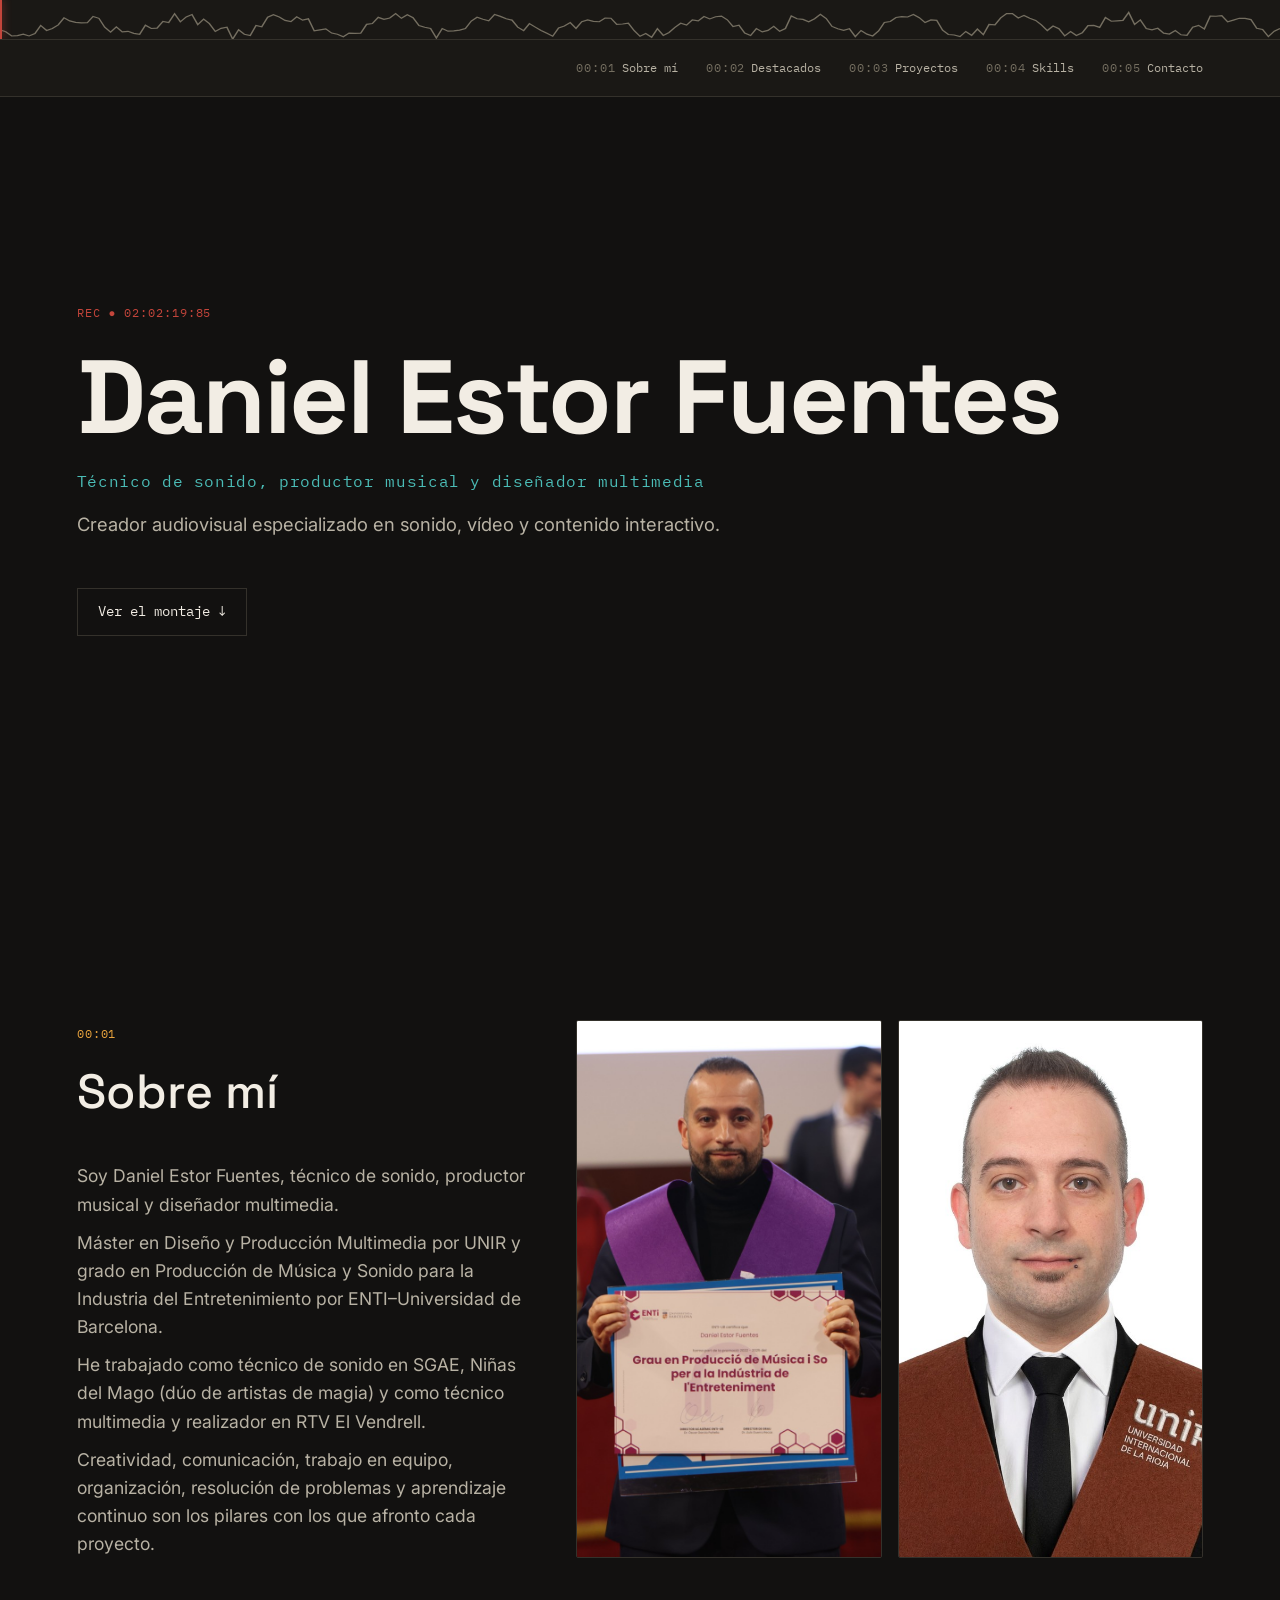
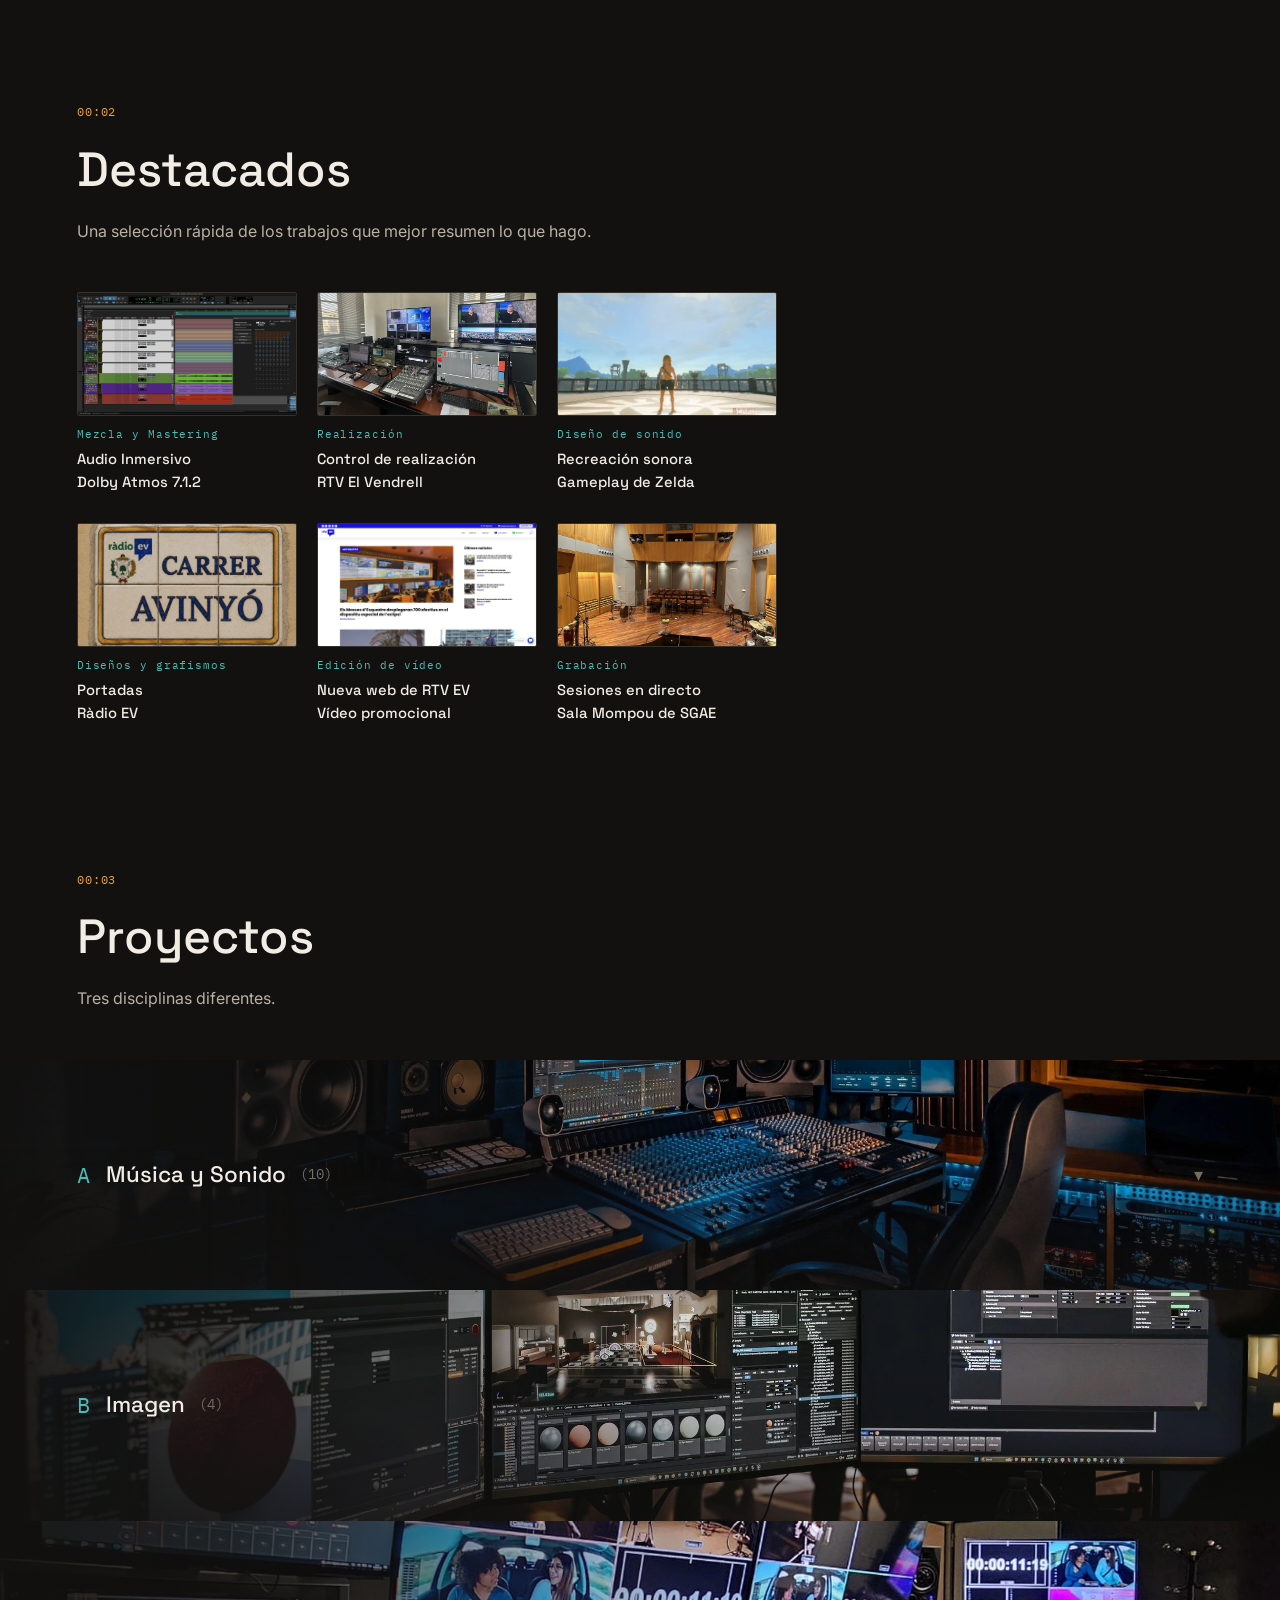
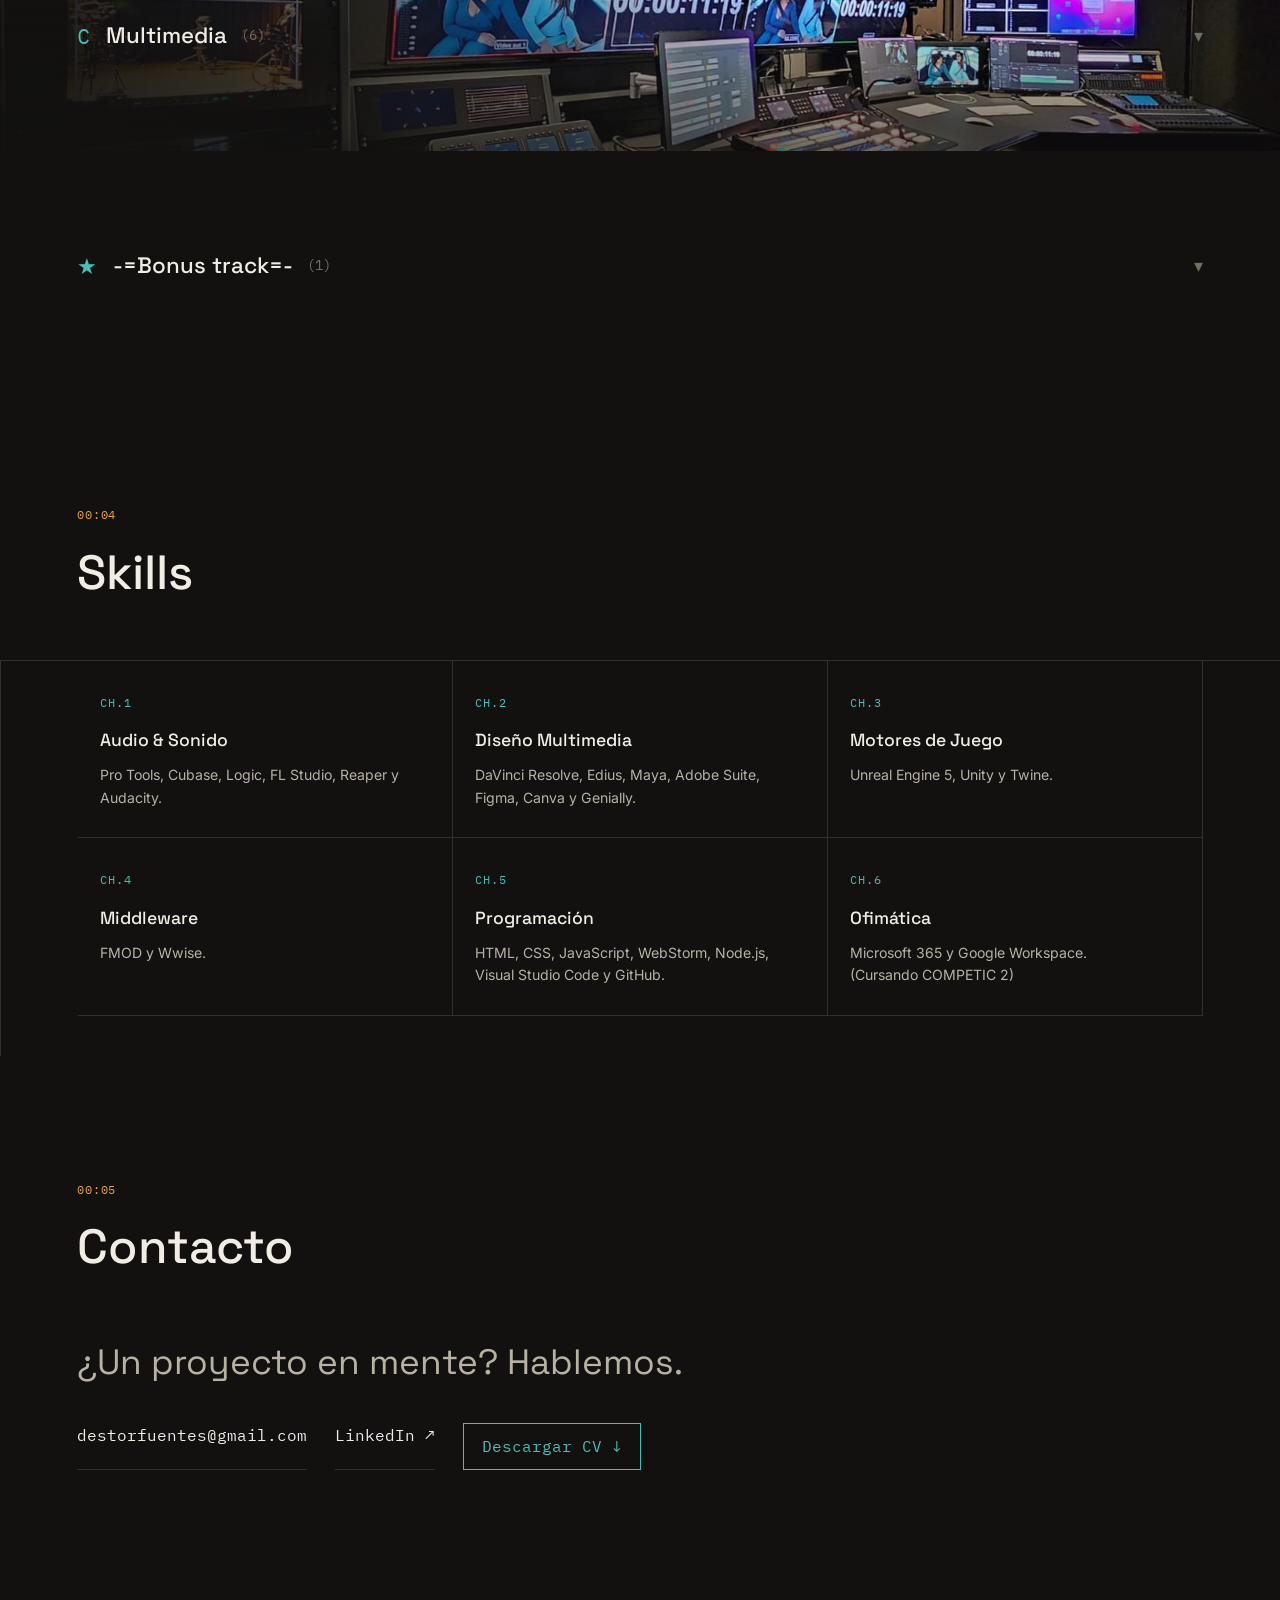
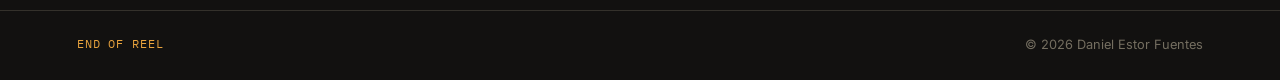
==== commit ff4bea44: "Update index.html" ====
--- a/index.html
+++ b/index.html
@@ -291,7 +291,7 @@
           <img src="assets/img/bolero-completo.jpg" alt="Portada, instrumentación, notas de programa y partitura del Bolero de Maurice Ravel" class="composition-cover">
           <div class="composition-info">
             <h4>Bolero — Maurice Ravel</h4>
-            <p>Particella de el famoso Bolero de Ravel. Obra que compuso y estrenó en 1928 en el Teatro de Ópera de París.</p>
+            <p>Particella del famoso Bolero de Ravel. Obra que compuso y estrenó en 1928 en el Teatro de Ópera de París.</p>
           </div>
         </div>
 
@@ -436,19 +436,19 @@
 
 <div class="composition-piece composition-piece--single">
           <div class="video-thumb-wrap">
-            <img src="assets/img/concretronico-hibrido-daniel-estor.png" alt="Sesión de Pro Tools con pistas de sonidos reales renombradas como instrumentos: armonía, clap, kick, snare, bajo" class="composition-cover video-thumb" data-video="assets/video/concretronico-hibrido-daniel-estor.mp4">
+            <img src="assets/img/concretronico-hibrido-daniel-estor.jpg" alt="Sesión de Pro Tools con pistas de sonidos reales renombradas como instrumentos: armonía, clap, kick, snare, bajo" class="composition-cover video-thumb" data-video="assets/video/concretronico-hibrido-daniel-estor.mp4">
             <span class="play-icon" aria-hidden="true">▶</span>
           </div>
           <div class="composition-info">
             <h4>Tema híbrido concreto-electrónico</h4>
-            <p>24 sonidos de una pieza previa de música concreta, clasificados por frecuencia y transformados en instrumentos con edición, layering y EQ en Pro Tools. Unos martillos se convierten en kick, clap y snare; un trueno en bajo de subgraves; unas obras en hi-hat; y la bocina de un barco en el loop armónico que conduce todo el tema. Masterizado a −14 LUFS, apto para Spotify.</p>
-          </div>
-        </div>
-        </div>
-      </article>
-      
-
-<!-- A8 Mezcla y Mastering — Transcripción SGAE -->
+            <p>24 sonidos cotidianos que cambian de papel: unos martillos pasan a ser kick, clap y snare, un trueno se convierte en bajo y la bocina de un barco en la armonía que guía todo el tema. Editado en Pro Tools y masterizado para Spotify a −14 LUFS.</p>
+          </div>
+        </div>
+        </div>
+      </article>
+      
+
+<!-- A8 Mezcla y Mastering -->
       <article class="track" id="a8">
         <div class="track-meta">
           <span class="tc">A8</span>
@@ -460,11 +460,11 @@
 
 <div class="composition-piece">
           <div class="video-thumb-wrap">
-            <img src="assets/img/there-eyes-mezcla.png" alt="Vídeo de la mezcla de There Eyes" class="composition-cover video-thumb" data-video="assets/video/there-eyes-mezcla.mp4">
-            <span class="play-icon" aria-hidden="true">▶</span>
-          </div>
-          <div class="composition-info">
-            <h4>There Eyes (Mezcla creativa)</h4>
+            <img src="assets/img/there-eyes-mezcla.png" alt="Vídeo de la mezcla de Them There Eyes" class="composition-cover video-thumb" data-video="assets/video/there-eyes-mezcla.mp4">
+            <span class="play-icon" aria-hidden="true">▶</span>
+          </div>
+          <div class="composition-info">
+            <h4>Them There Eyes (Mezcla creativa)</h4>
             <p>A partir de las pistas originales de la grabación se realizó esta mezcla.</p>
           </div>
         </div>
@@ -495,7 +495,7 @@
           <img src="assets/img/audio-inmersivo-atmos.jpg" alt="Sesión de mezcla en Dolby Atmos de Don't Start Now, de Dua Lipa, en Pro Tools" class="composition-cover">
           <div class="composition-info">
             <h4>Audio Inmersivo</h4>
-            <p>Mezcla creativa y experimental del tema de Dua Lipa - Don't Start Now mezclada en Dolby Atmos en 7.1.2 utilizando las pistas originales del tema, en la que todos los instrumentos están en constante movimiento, huyendo por completo del panning standard habitual establecido por la industria.</p>
+            <p>Mezcla creativa y experimental del tema de Dua Lipa - Don't Start Now mezclada en Dolby Atmos en 7.1.2 utilizando las pistas originales del tema, en la que todos los instrumentos están en constante movimiento, huyendo por completo del panning estándar habitual establecido por la industria.</p>
             <audio controls src="assets/audio/audio-inmersivo-atmos.mp3">
               Tu navegador no soporta la reproducción de audio.
             </audio>
@@ -505,7 +505,7 @@
       </article>
       
 
-      <!-- EDITA AQUÍ: A9 DJ -->
+      <!-- A9 Locución -->
       <article class="track" id="a9">
         <div class="track-meta">
           <span class="tc">A9</span>
@@ -573,7 +573,7 @@
     </div>
     <div class="track-list">
 
-      <!-- EDITA AQUÍ: B1 Portadas corporativas -->
+      <!-- B1 Diseños y grafismos — Ràdio EV -->
       <article class="track" id="b1">
         <div class="track-meta">
           <span class="tc">B1</span>
@@ -660,11 +660,11 @@
       <article class="track" id="b4">
         <div class="track-meta">
           <span class="tc">B4</span>
-          <span class="track-tag">Animación y edición de video</span>
+          <span class="track-tag">Animación y edición de vídeo</span>
         </div>
         <div class="track-detail">
           <h3>Ilustraciones en 2D y 3D animadas</h3>
-        <p>Para la creación del video se han utilizado diferentes softwares como: Adobe After Effects, DaVinci y Procreate.</p>
+        <p>Para la creación del vídeo se han utilizado diferentes programas como: Adobe After Effects, DaVinci y Procreate.</p>
 
 <div class="composition-piece composition-piece--single">
           <div class="video-thumb-wrap">
@@ -684,7 +684,7 @@
           </div>
           <div class="composition-info">
             <h4>Nueva web de RTV El Vendrell</h4>
-            <p>Video promocional creado para anunciar el estreno de la nueva página web de RTV El Vendrell.</p>
+            <p>Vídeo promocional creado para anunciar el estreno de la nueva página web de RTV El Vendrell.</p>
           </div>
         </div>
         </div>
@@ -724,21 +724,21 @@
       </article>
       
 
-      <!-- EDITA AQUÍ: C2 Web -->
+      <!-- C2 Web — La Pizzería de Dani -->
       <article class="track" id="c2">
         <div class="track-meta">
           <span class="tc">C2</span>
           <span class="track-tag">Web</span>
         </div>
         <div class="track-detail">
-        <h3>La Pizzeria de Dani</h3>
+        <h3>La Pizzería de Dani</h3>
         <p>Mis primeros pinitos en programación. Primero hospedado como localhost y posteriormente extrapolado a GitHub para su correcta visualización pública.</p>
 
 <div class="composition-piece composition-piece--single">
           <img src="assets/img/pizzeria-fachada.jpg" alt="Fachada de La Pizzería de Dani" class="composition-cover">
           <div class="composition-info">
             <div class="track-title-row">
-              <h4>Bienvenidos a la web de la Pizzeria</h4>
+              <h4>Bienvenidos a la web de la Pizzería</h4>
               <a href="https://raisensoulz.github.io/webpizzeria/" class="track-link" target="_blank" rel="noopener">Ver web ↗</a>
             </div>
             <p>Web estática de cuatro páginas (inicio, menú, calculadora de pedidos y contacto) construida con HTML, CSS y JavaScript, incluyendo una calculadora de pedidos interactiva que suma el total y permite dividir la cuenta entre comensales.</p>
@@ -755,7 +755,7 @@
           <span class="track-tag">App</span>
         </div>
         <div class="track-detail">
-          <h3>Creación de app móvil para Android desarrollada en Unity.</h3>
+          <h3>Creación de app móvil para Android</h3>
         <p>App móvil de seguimiento de lectura desarrollada en Unity.</p>
 
 <div class="composition-piece composition-piece--single">
@@ -772,7 +772,7 @@
       </article>
       
 
-      <!-- EDITA AQUÍ: C4 Realización -->
+      <!-- C4 Realización — RTV El Vendrell -->
       <article class="track" id="c4">
         <div class="track-meta">
           <span class="tc">C4</span>
@@ -795,7 +795,7 @@
         </div>
       </article>
 
-      <!-- EDITA AQUÍ: C5 Marketing Digital -->
+      <!-- C5 Marketing Digital -->
       <article class="track" id="c5">
         <div class="track-meta">
           <span class="tc">C5</span>
@@ -856,7 +856,7 @@
         </div>
       </article>
 
-      <!-- EDITA AQUÍ: C6 Inteligencia Artificial -->
+      <!-- C6 Inteligencia Artificial -->
       <article class="track" id="c6">
         <div class="track-meta">
           <span class="tc">C6</span>
@@ -888,15 +888,23 @@
     </div>
     <div class="track-list">
 
-      <!-- EDITA AQUÍ: vídeo de presentación -->
+      <!-- Bonus track: carta de recomendación (pendiente vídeo de presentación) -->
       <article class="track" id="bonus1">
         <div class="track-meta">
           <span class="tc">BT</span>
-          <span class="track-tag">Presentación</span>
-        </div>
-        <div class="track-detail">
-          <h3>Título del vídeo</h3>
-        <p>Pendiente: vídeo de presentación personal.</p>
+          <span class="track-tag">Carta de recomendación</span>
+        </div>
+        <div class="track-detail">
+          <h3>Radio Televisión El Vendrell</h3>
+        <p>Carta de recomendación firmada por Josep Escaño Bové, director gerente de RTV El Vendrell, tras mis prácticas en edición de vídeo, sonido y diseño gráfico (julio y agosto de 2026).</p>
+
+<div class="composition-piece">
+          <img src="assets/img/carta-recomendacion-rtv.jpg" alt="Carta de recomendación de Ràdio Televisió El Vendrell para Daniel Estor Fuentes" class="composition-cover">
+          <div class="composition-info">
+            <h4>Valoración de las prácticas</h4>
+            <p>Destaca mi predisposición, capacidad de adaptación, constancia e implicación, y la agilidad para responder a los cambios y plazos de un entorno de producción audiovisual.</p>
+          </div>
+        </div>
         </div>
       </article>
 
@@ -913,17 +921,17 @@
       <div class="skill-channel">
         <span class="tc channel-tc">CH.1</span>
         <h3>Audio &amp; Sonido</h3>
-        <p>Pro Tools, Cubase, Logic, Reaper y Audacity.</p>
+        <p>Pro Tools, Cubase, Logic, FL Studio, Reaper y Audacity.</p>
       </div>
       <div class="skill-channel">
         <span class="tc channel-tc">CH.2</span>
         <h3>Diseño Multimedia</h3>
-        <p>DaVinci Resolve, Edius, Maya, Adobe Suite, Canva y Genially.</p>
+        <p>DaVinci Resolve, Edius, Maya, Adobe Suite, Figma, Canva y Genially.</p>
       </div>
       <div class="skill-channel">
         <span class="tc channel-tc">CH.3</span>
         <h3>Motores de Juego</h3>
-        <p>Unreal Engine 5 y Unity.</p>
+        <p>Unreal Engine 5, Unity y Twine.</p>
       </div>
       <div class="skill-channel">
         <span class="tc channel-tc">CH.4</span>
@@ -933,12 +941,13 @@
       <div class="skill-channel">
         <span class="tc channel-tc">CH.5</span>
         <h3>Programación</h3>
-        <p>WebStorm, Node.js, Visual Studio Code, Figma, Twine y GitHub.</p>
+        <p>HTML, CSS, JavaScript, WebStorm, Node.js, Visual Studio Code y GitHub.</p>
       </div>
       <div class="skill-channel">
         <span class="tc channel-tc">CH.6</span>
         <h3>Ofimática</h3>
         <p>Microsoft 365 y Google Workspace.</p>
+        <p>(Cursando COMPETIC 2)</p>
       </div>
     </div>
   </section>
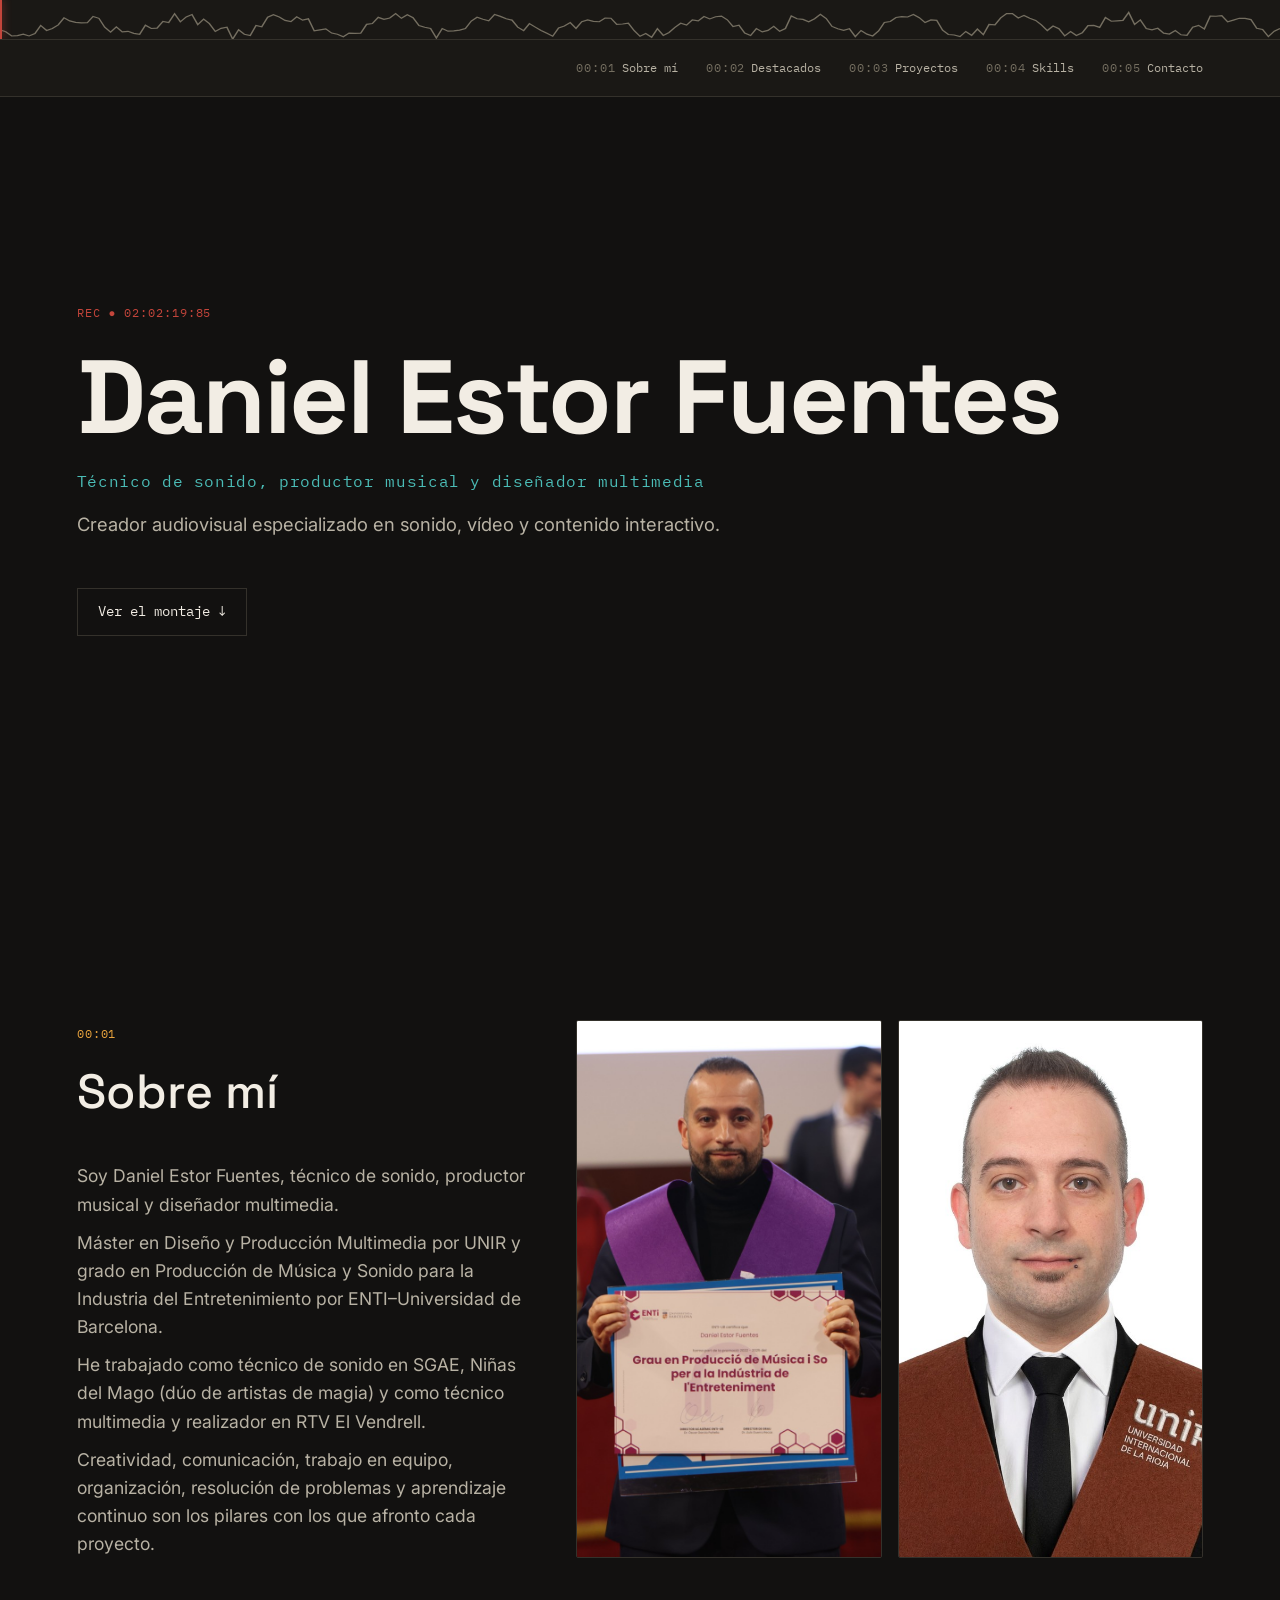
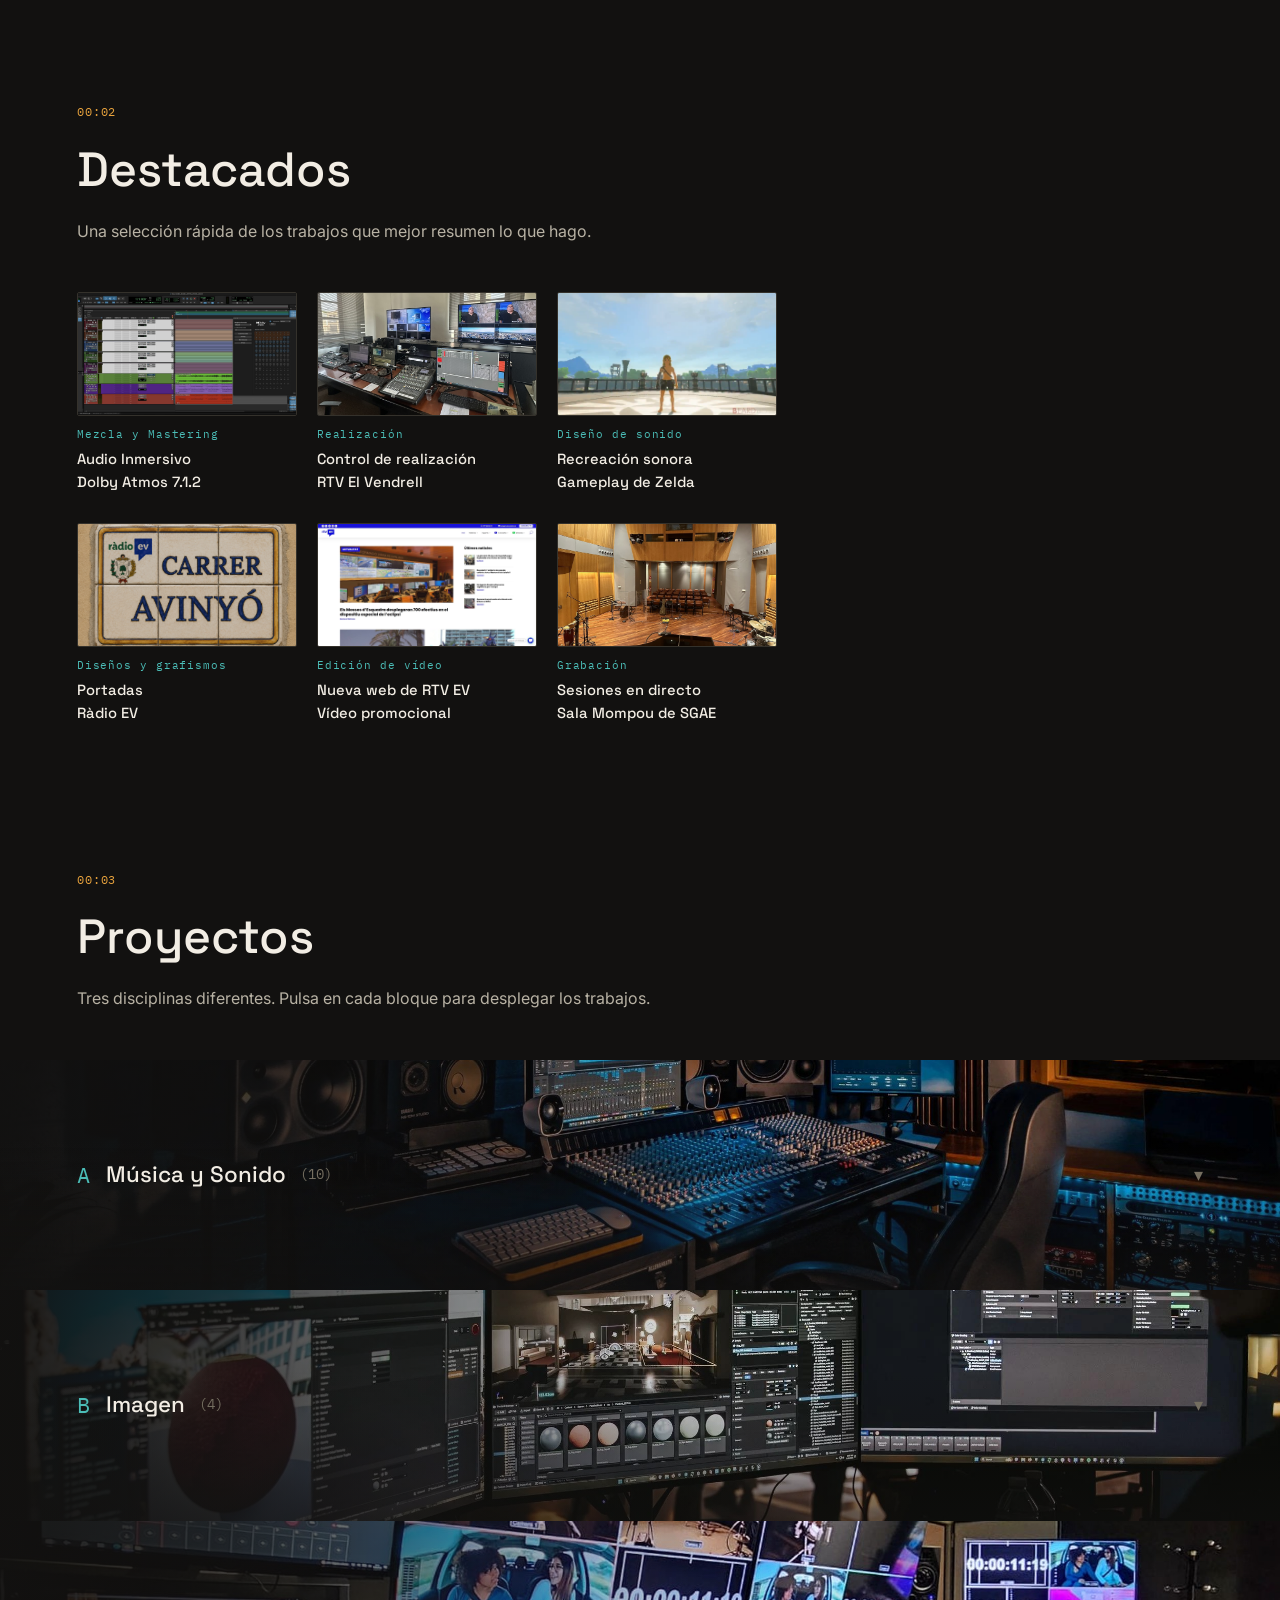
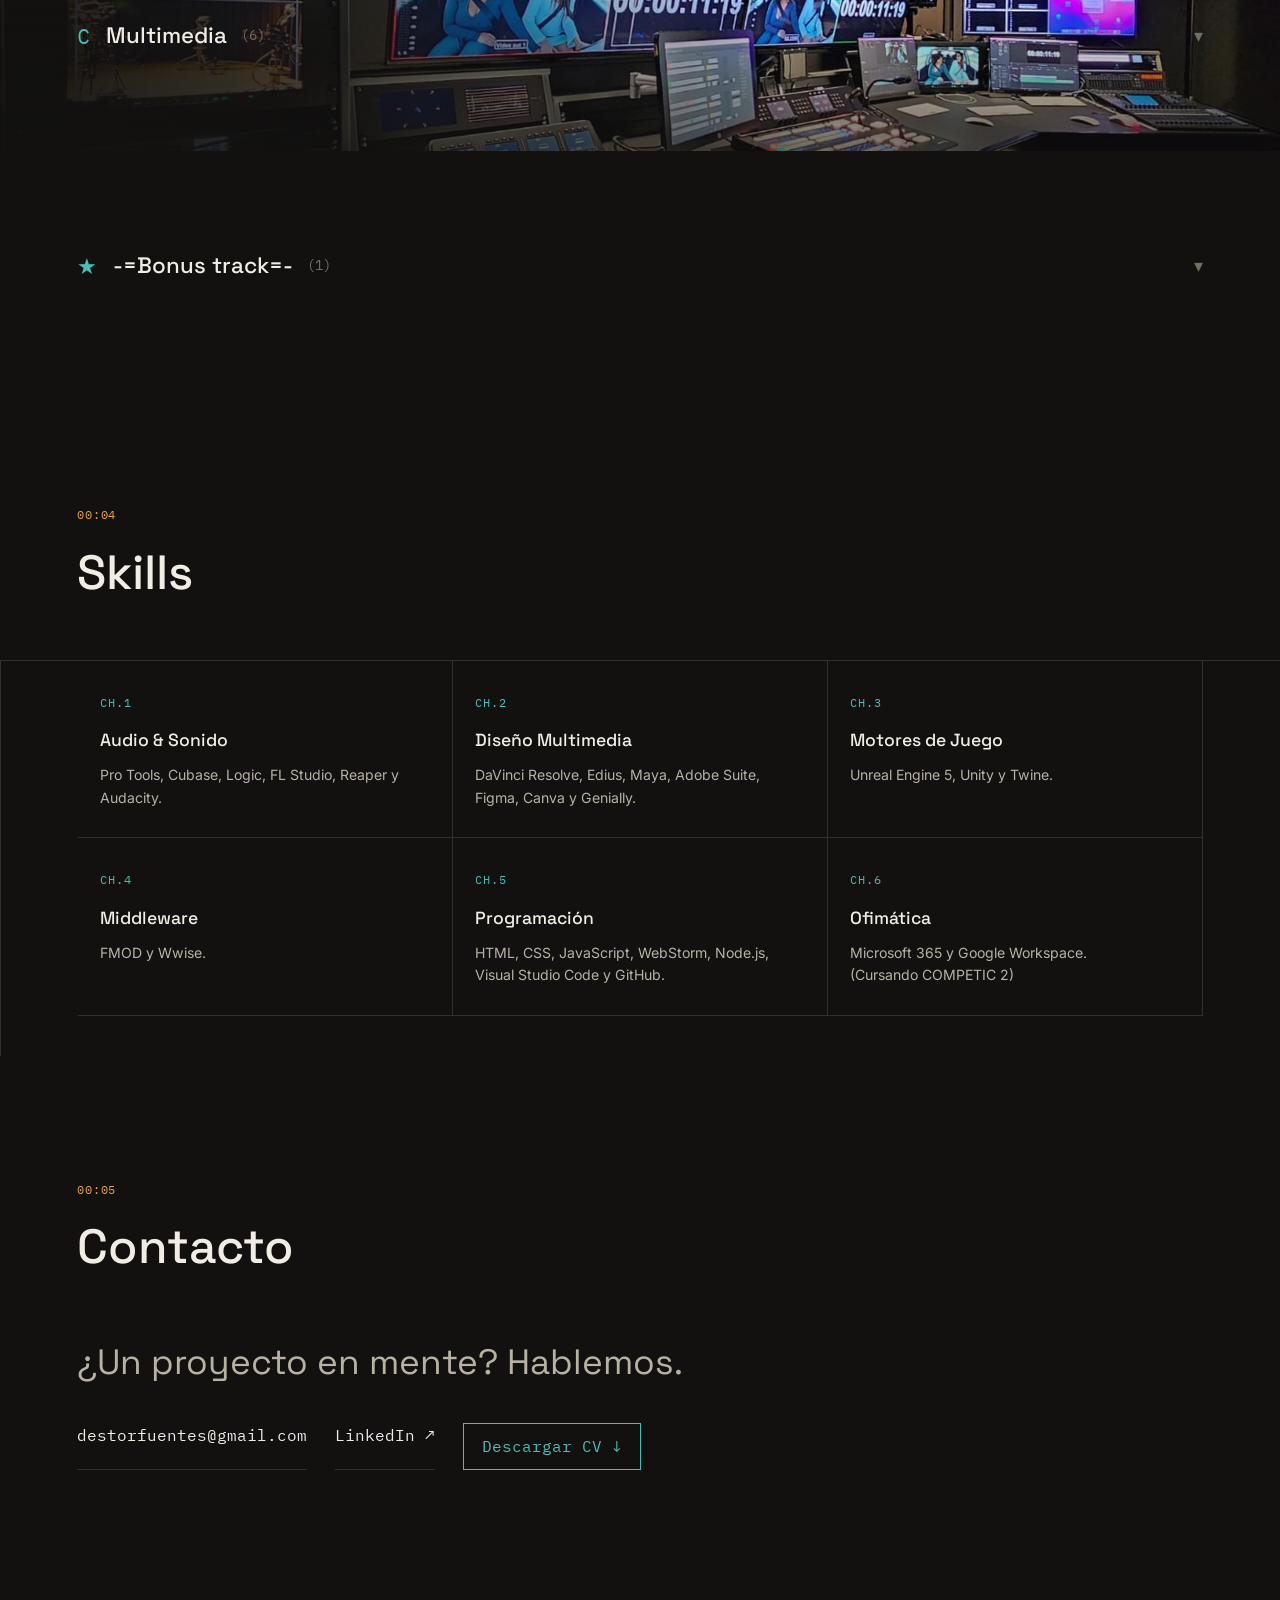
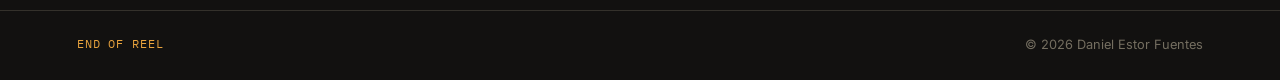
==== commit 174810c6: "Enhance project description in index.html Updated the project description to include interaction ins" ====
--- a/index.html
+++ b/index.html
@@ -155,7 +155,7 @@
     <div class="section-head">
       <span class="tc">00:03</span>
       <h2>Proyectos</h2>
-      <p class="section-desc">Tres disciplinas diferentes.</p>
+      <p class="section-desc">Tres disciplinas diferentes. Pulsa en cada bloque para desplegar los trabajos.</p>
     </div>
 
     <!-- BLOQUE A — MÚSICA -->
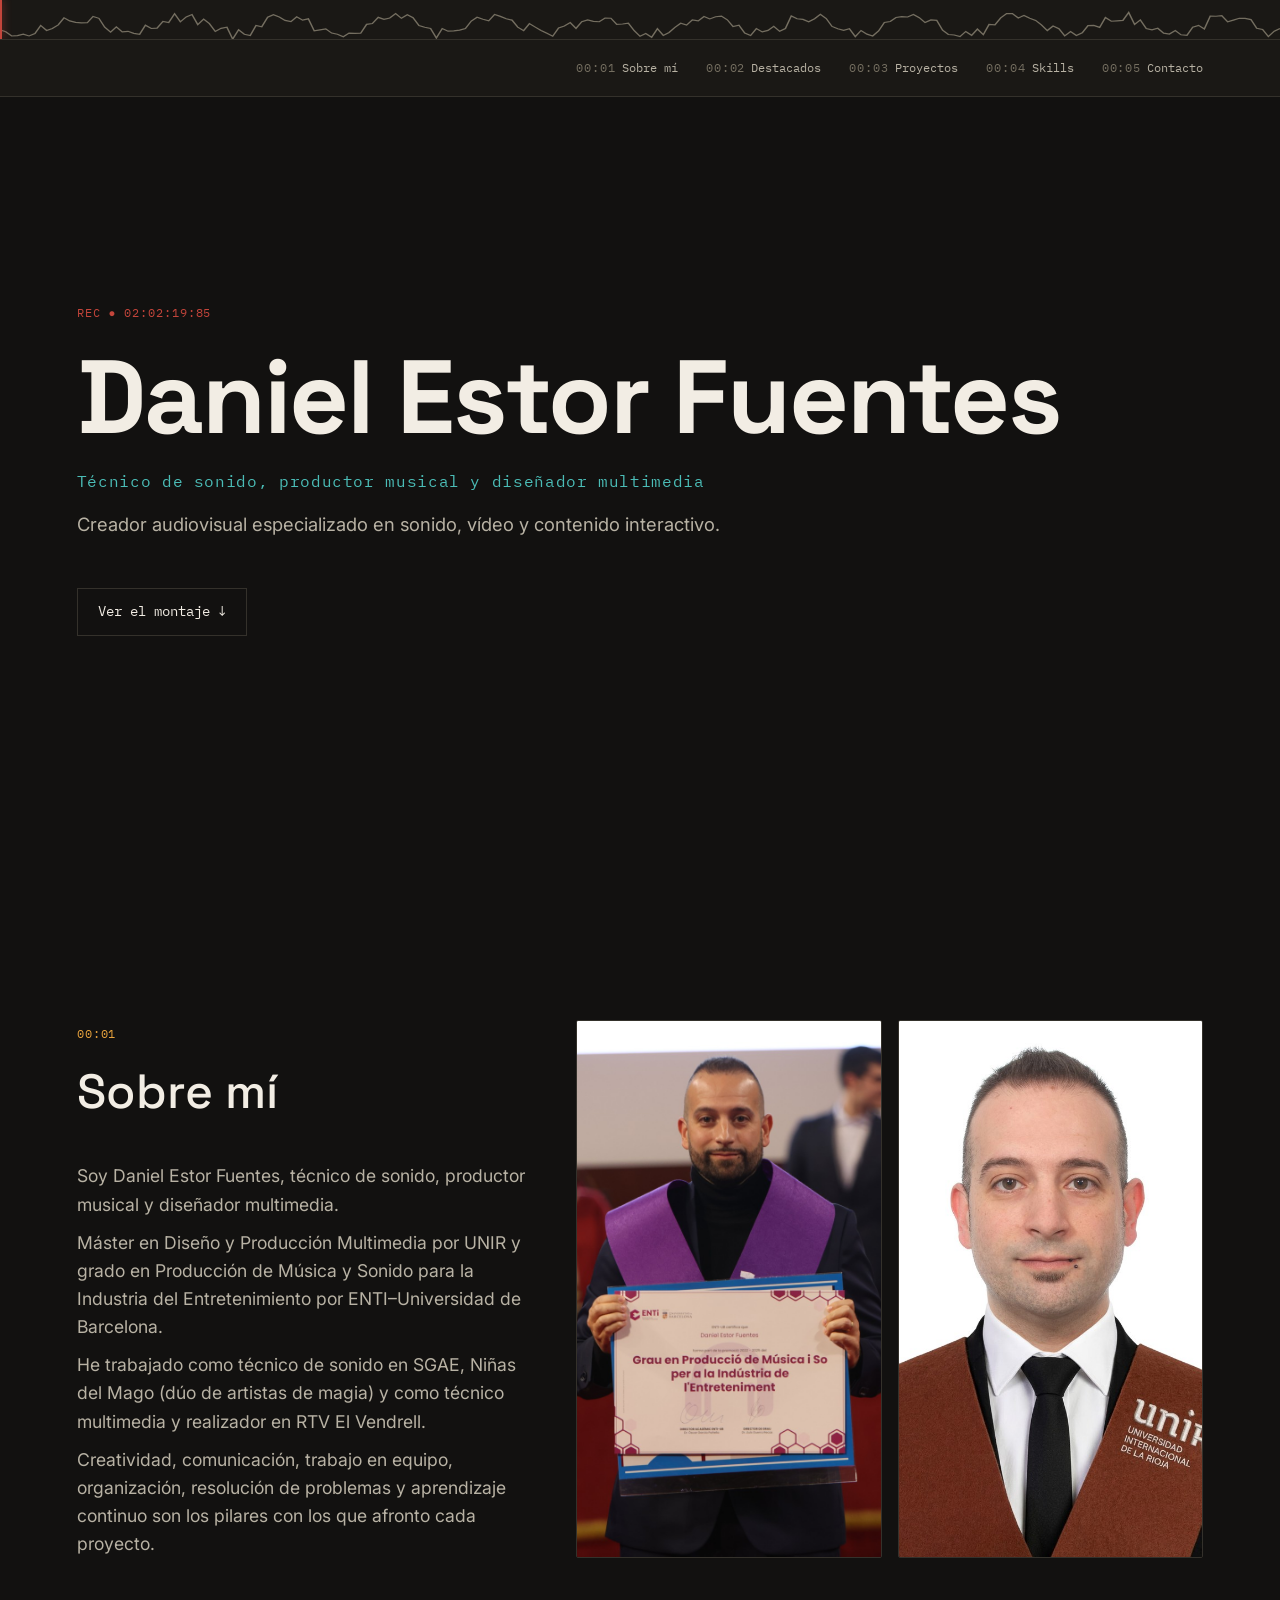
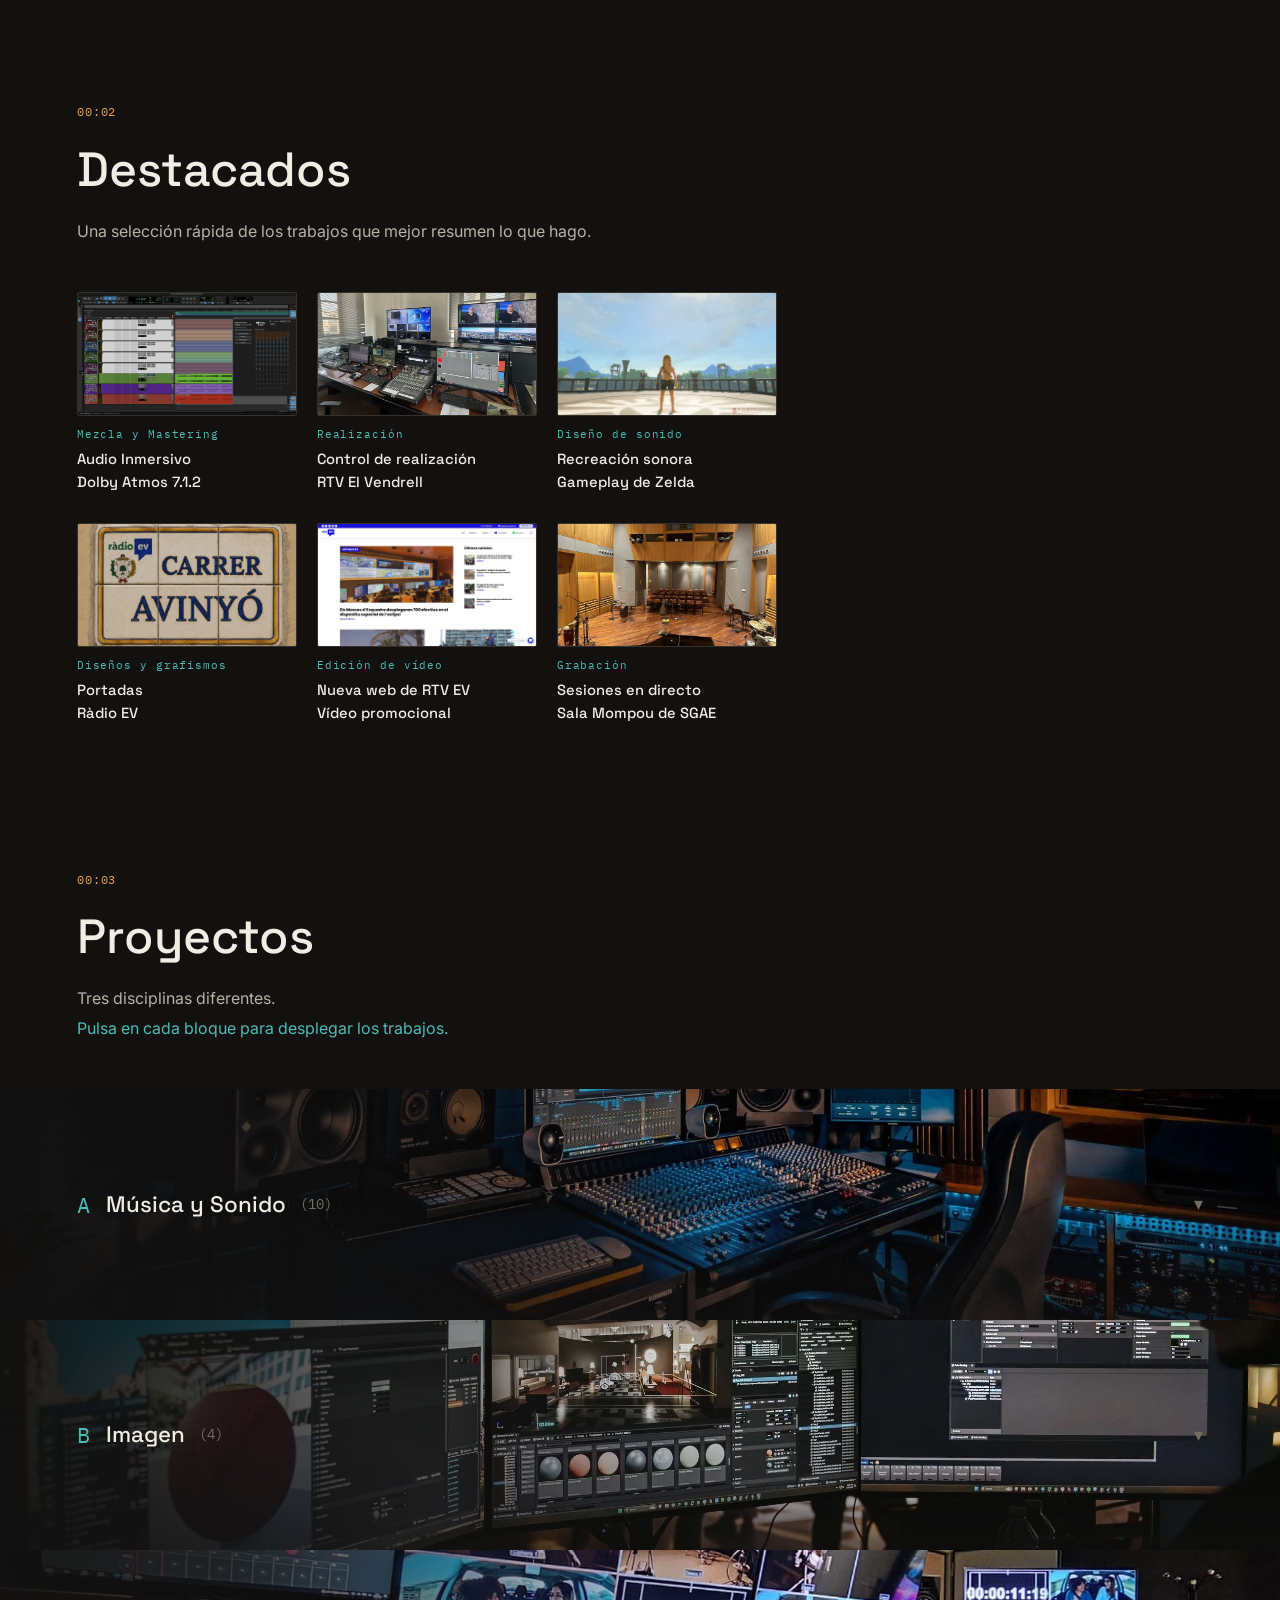
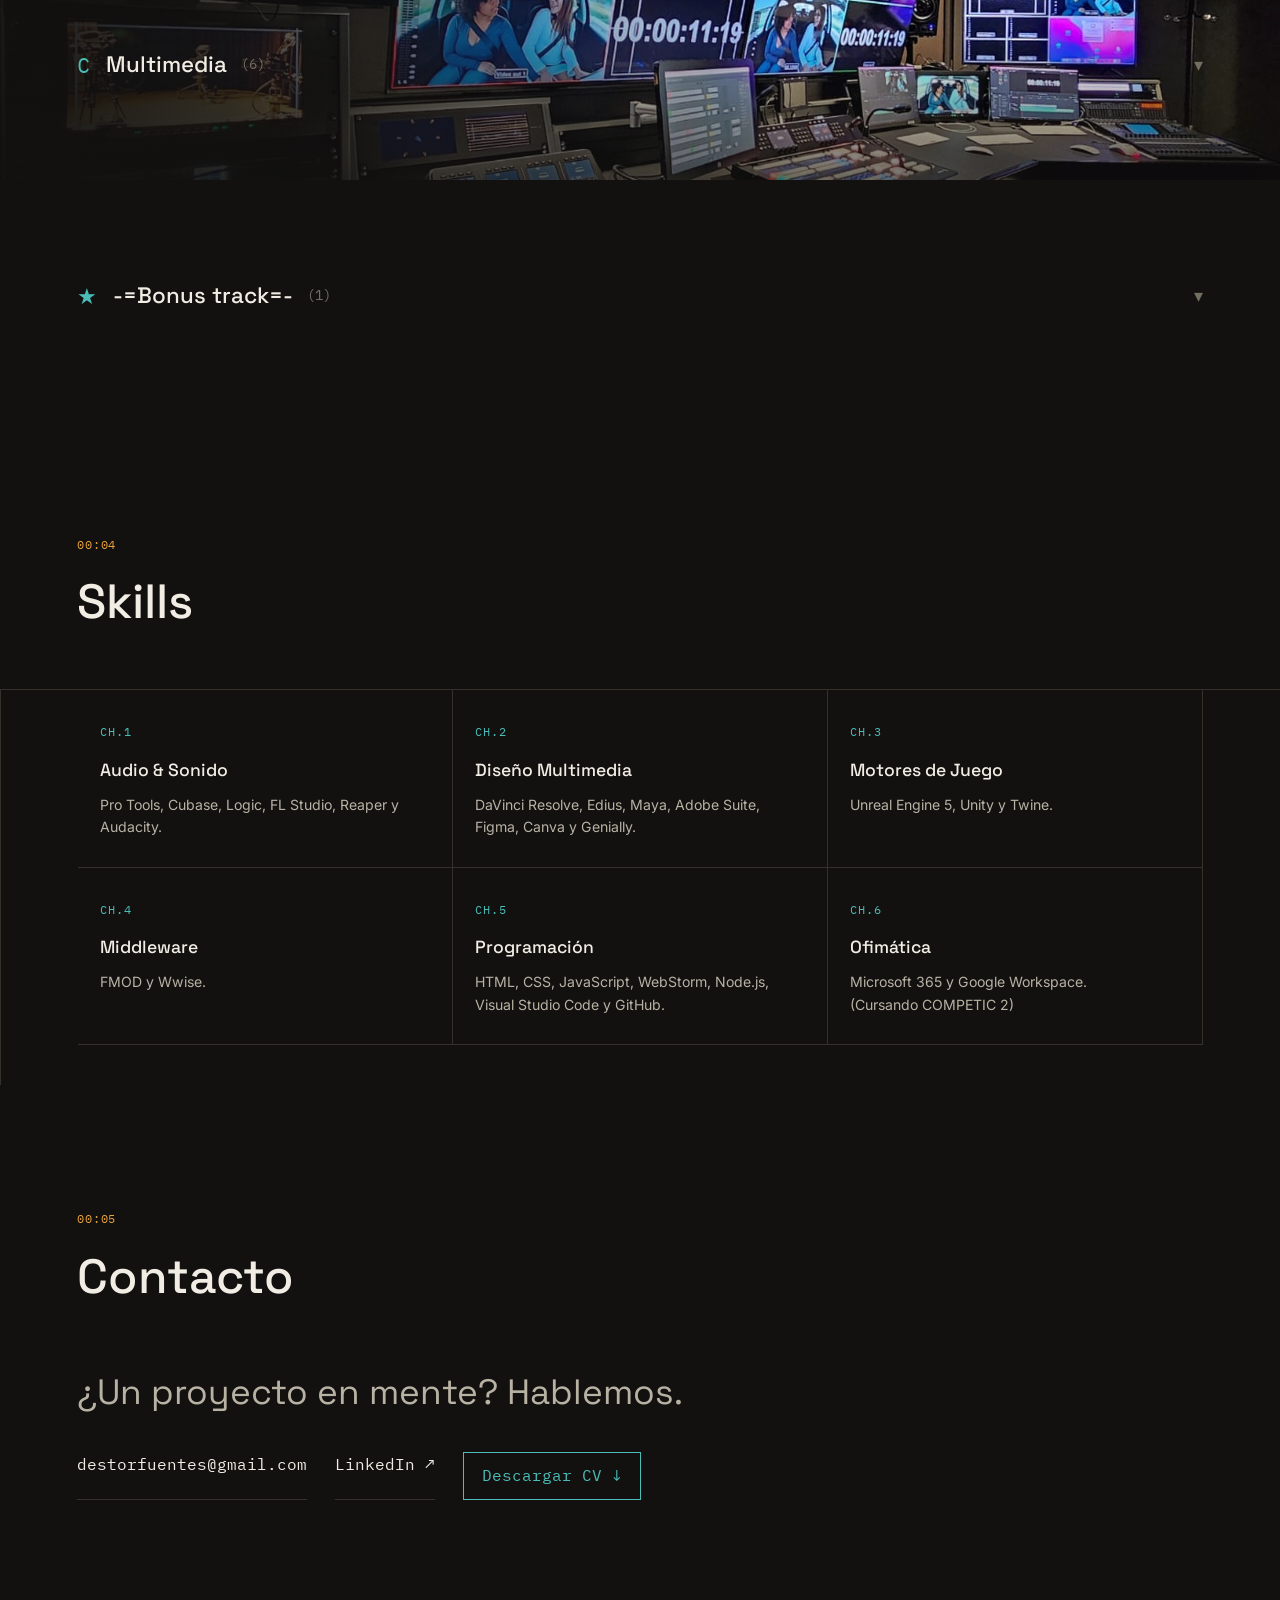
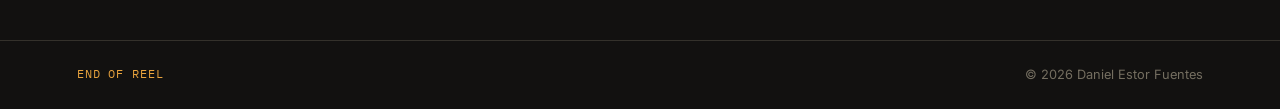
==== commit 61c01c48: "Revise project section description and hints Updated project description and added hint text." ====
--- a/index.html
+++ b/index.html
@@ -155,7 +155,8 @@
     <div class="section-head">
       <span class="tc">00:03</span>
       <h2>Proyectos</h2>
-      <p class="section-desc">Tres disciplinas diferentes. Pulsa en cada bloque para desplegar los trabajos.</p>
+      <p class="section-desc">Tres disciplinas diferentes.</p>
+      <p class="section-hint">Pulsa en cada bloque para desplegar los trabajos.</p>
     </div>
 
     <!-- BLOQUE A — MÚSICA -->
--- a/style.css
+++ b/style.css
@@ -216,6 +216,7 @@
   margin-top: 8px;
 }
 .section-desc { color: var(--fg-dim); margin-top: 10px; }
+.section-hint { color: var(--accent-teal); margin-top: 4px; }
 
 section { padding-top: 120px; }
 
@@ -375,11 +376,29 @@
 .track-meta[role="button"] { cursor: pointer; }
 .track-toggle-icon {
   display: inline-block;
-  margin-left: 10px;
-  font-family: var(--font-mono);
+  margin-left: auto;
+  font-family: var(--font-mono);
+  color: var(--accent-amber);
+  font-size: 1.1rem;
+  transition: transform 0.3s;
+}
+.track-title {
+  font-family: var(--font-display);
+  font-size: 1rem;
+  color: var(--fg-dim);
+  transition: color 0.2s;
+}
+.track-title::before {
+  content: '·';
+  margin-right: 12px;
   color: var(--fg-faint);
-  font-size: 0.85rem;
-  transition: transform 0.3s;
+}
+.track:hover .track-title { color: var(--fg); }
+/* Con la pieza abierta, el título ya se ve debajo: se oculta en la fila */
+.track-meta[aria-expanded="true"] .track-title { display: none; }
+@media (max-width: 640px) {
+  .track-title { order: 3; flex-basis: 100%; font-size: 0.92rem; }
+  .track-title::before { content: none; }
 }
 .track-meta[aria-expanded="true"] .track-toggle-icon {
   transform: rotate(180deg);
@@ -392,8 +411,9 @@
 .track-meta {
   display: flex;
   flex-direction: row;
+  flex-wrap: wrap;
   align-items: baseline;
-  gap: 12px;
+  gap: 4px 12px;
   padding: 20px 0;
 }
 .track-meta .tc { font-size: 1.05rem; letter-spacing: 0.06em; }
